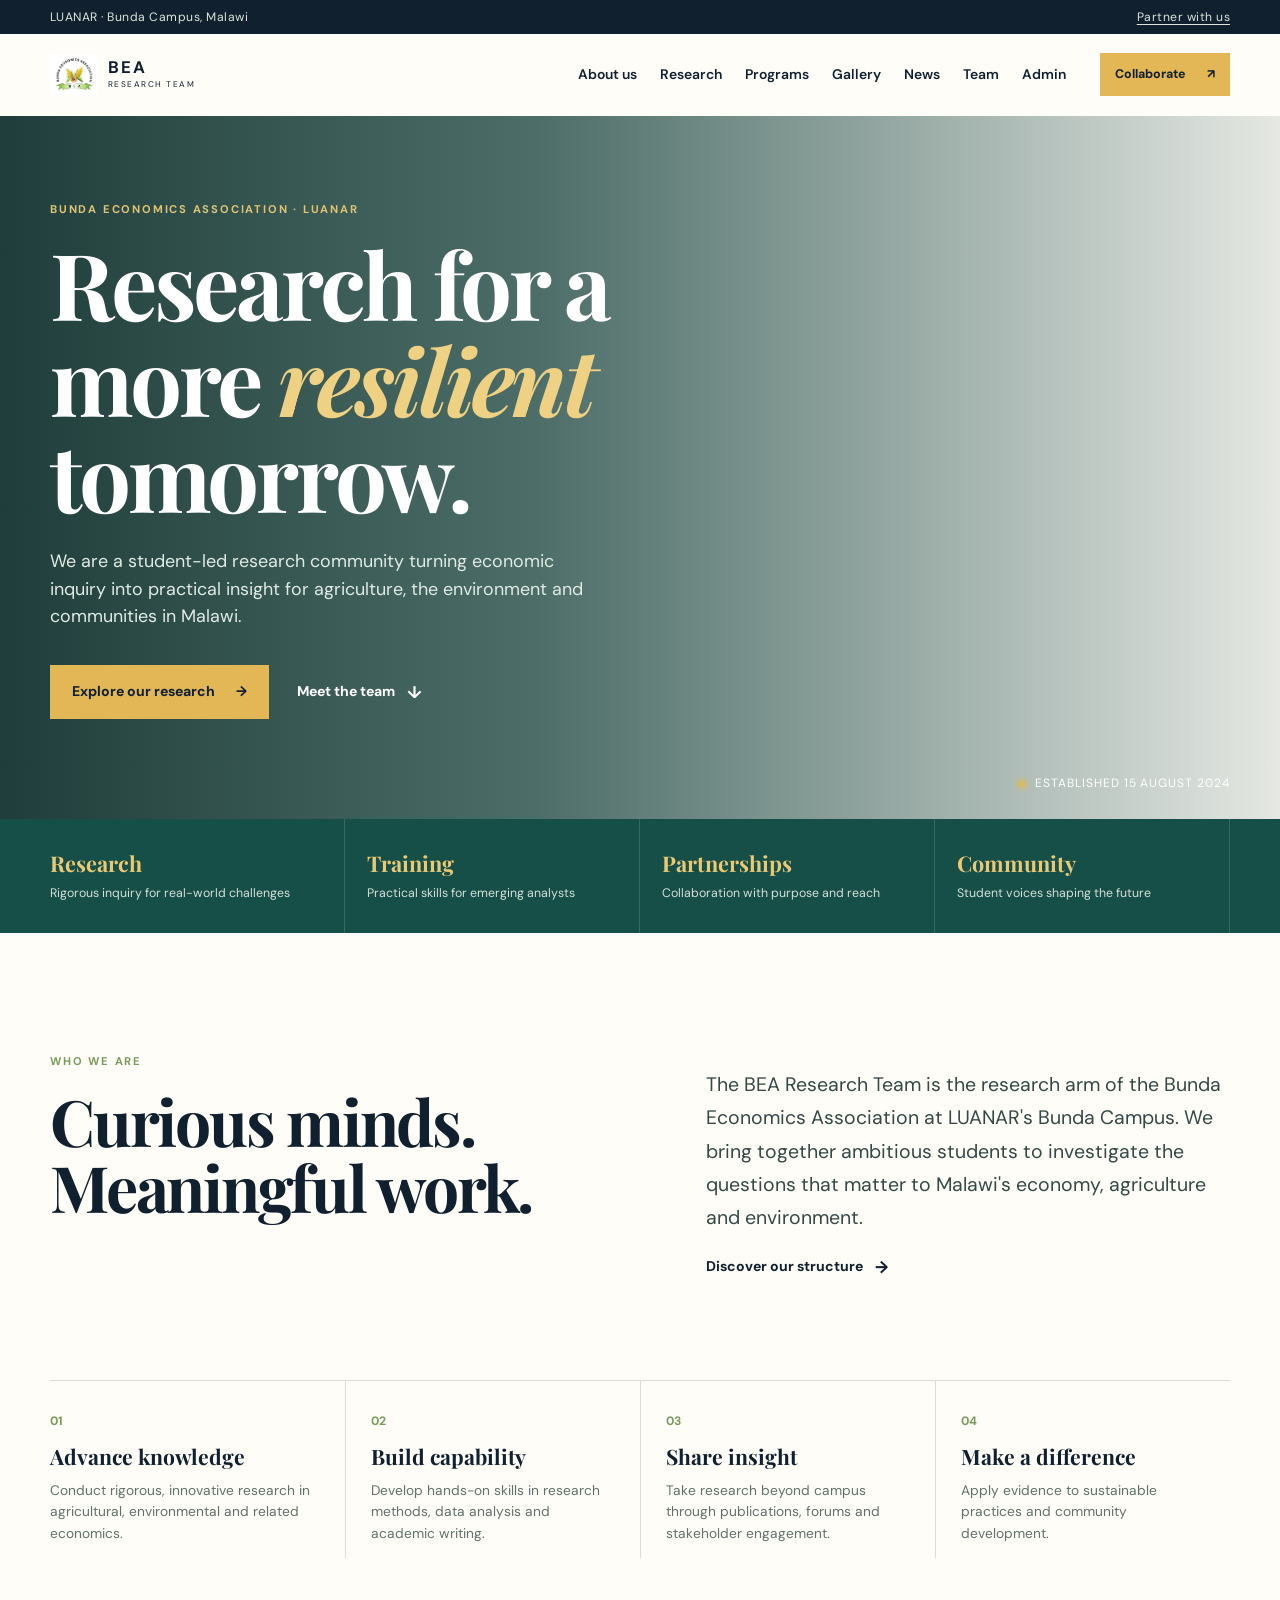
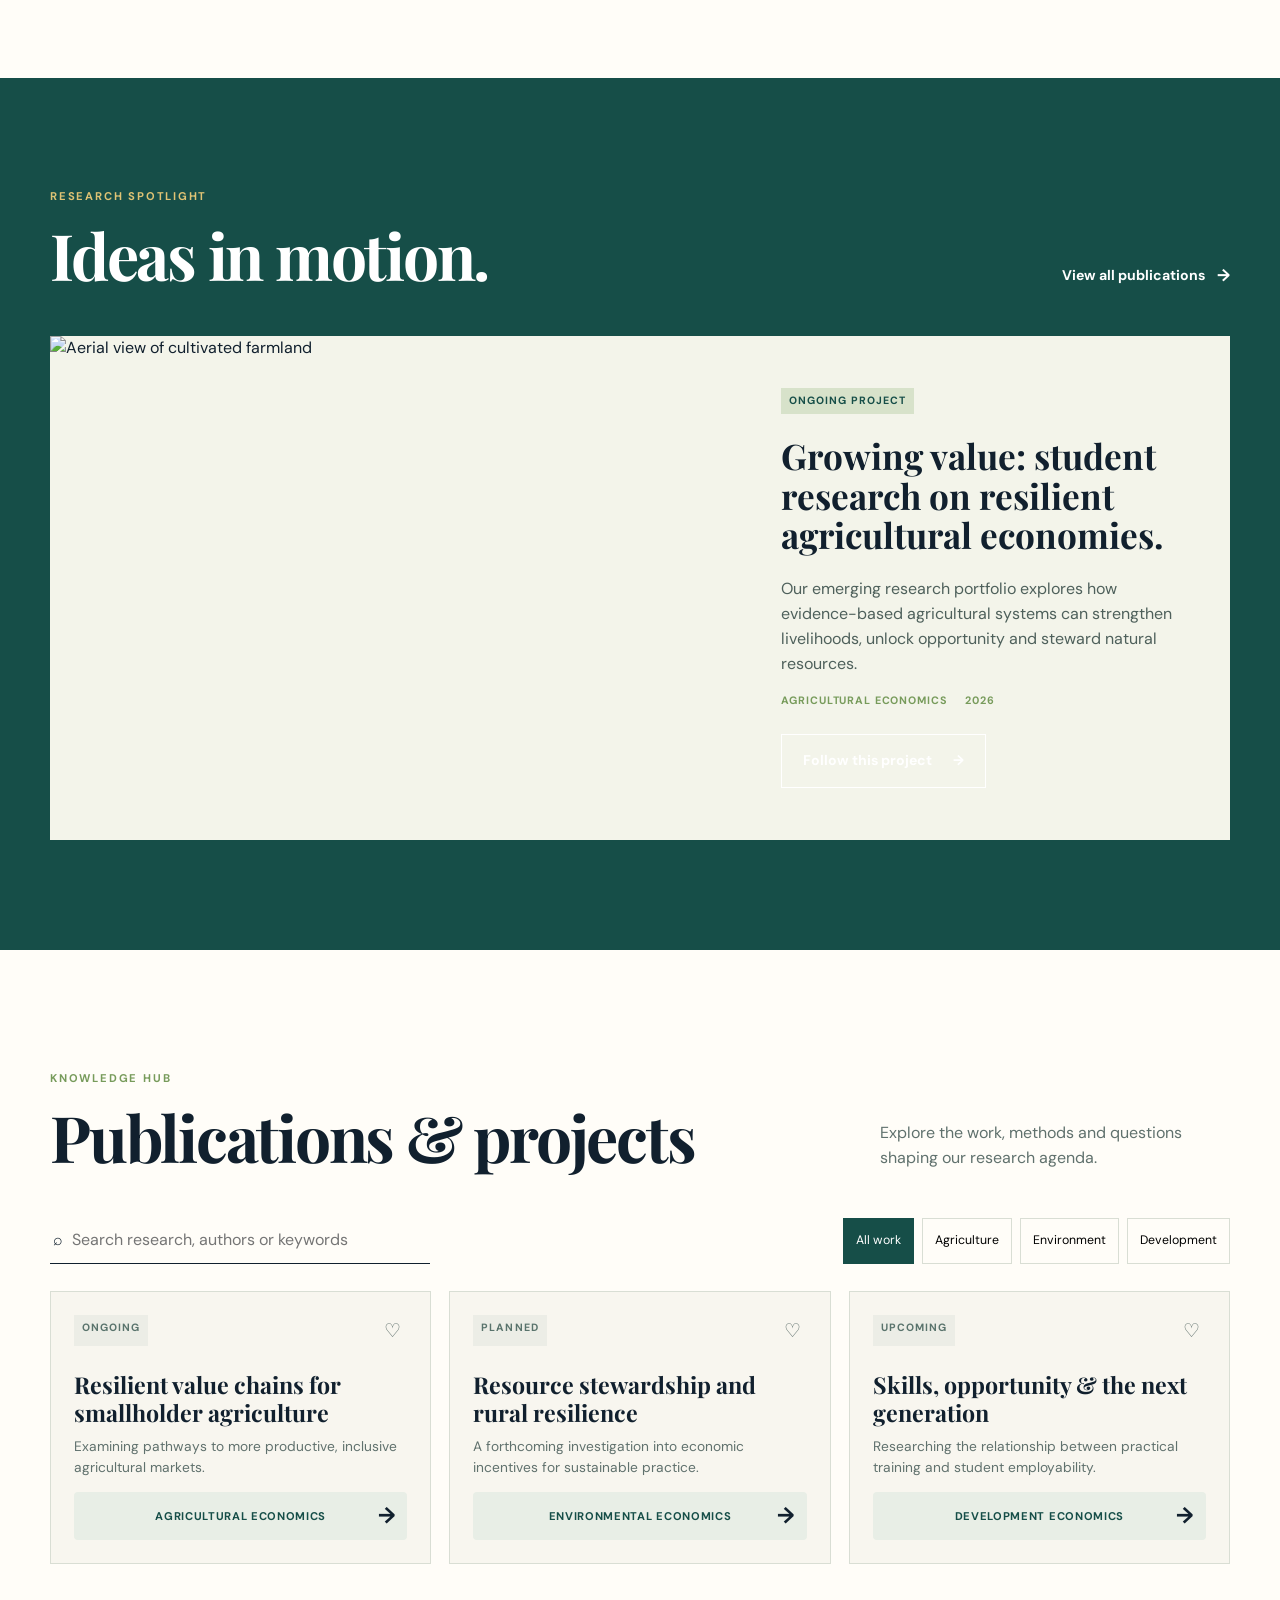
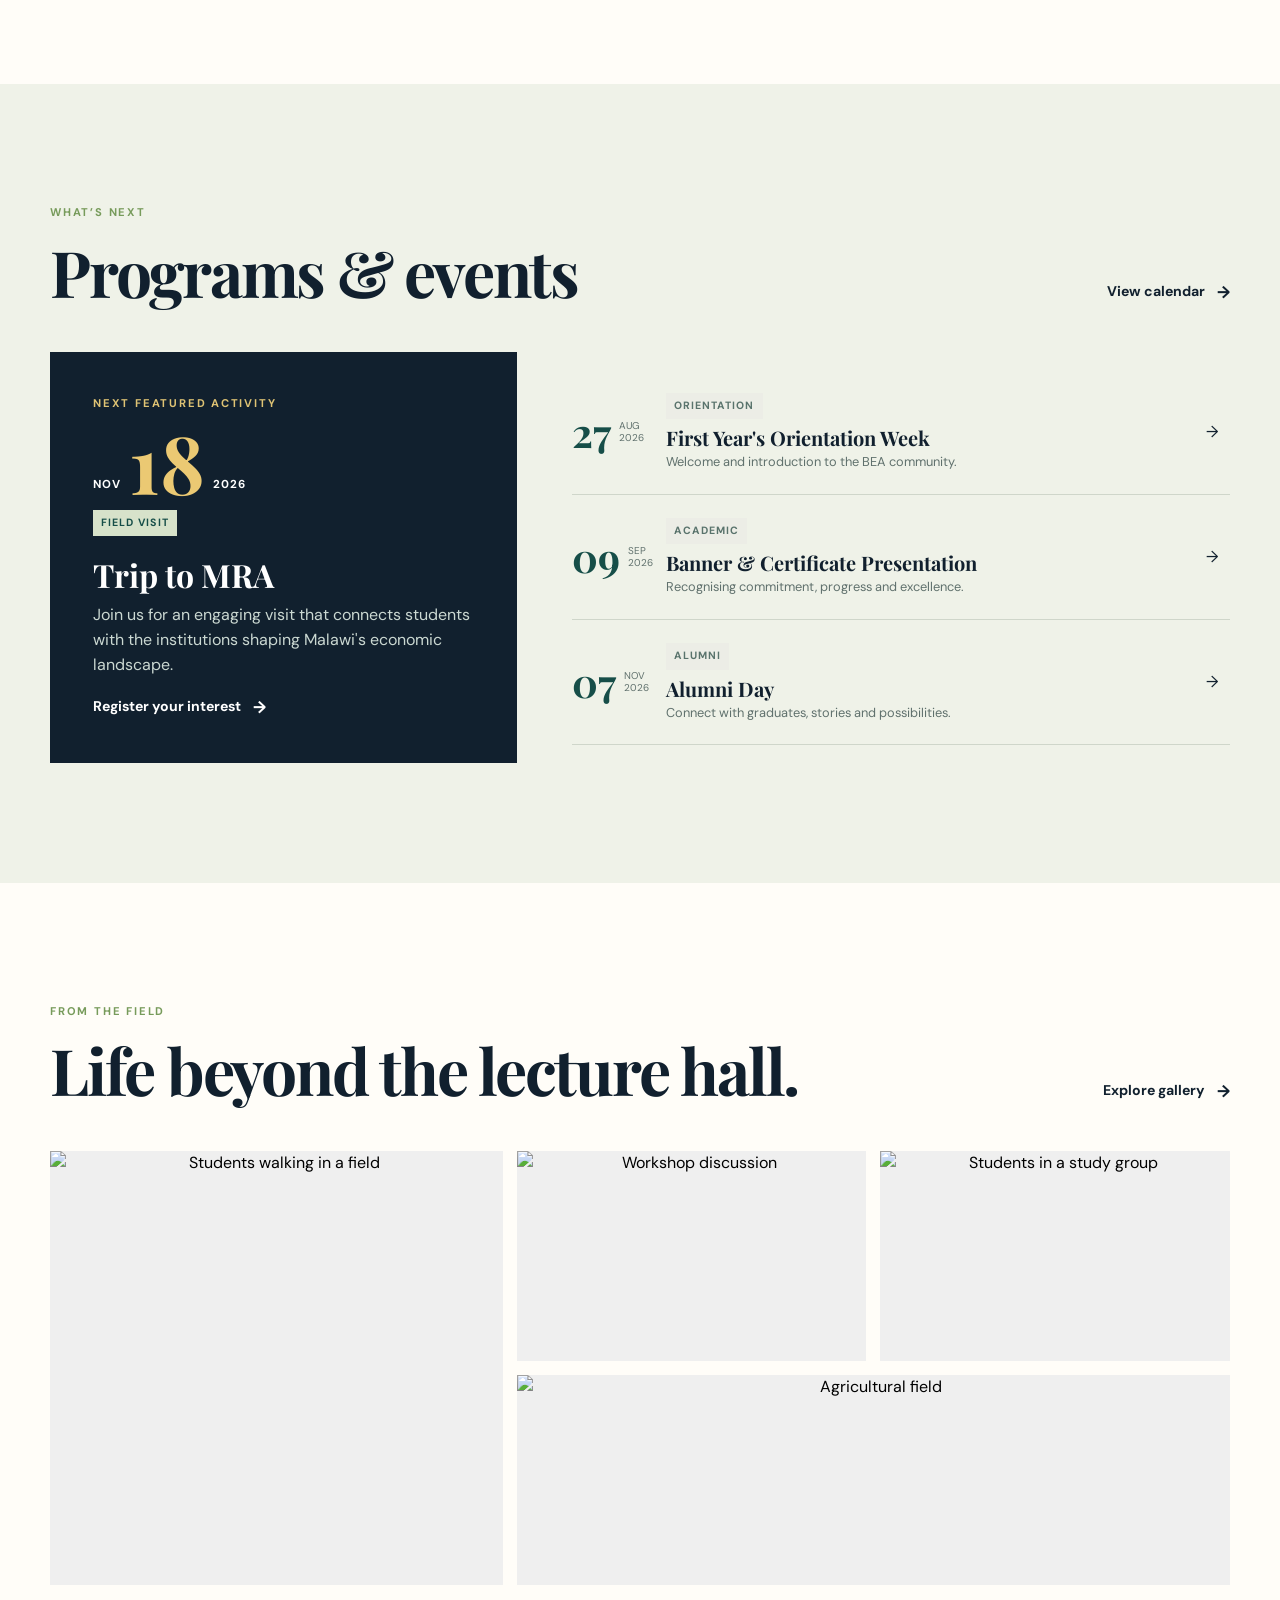
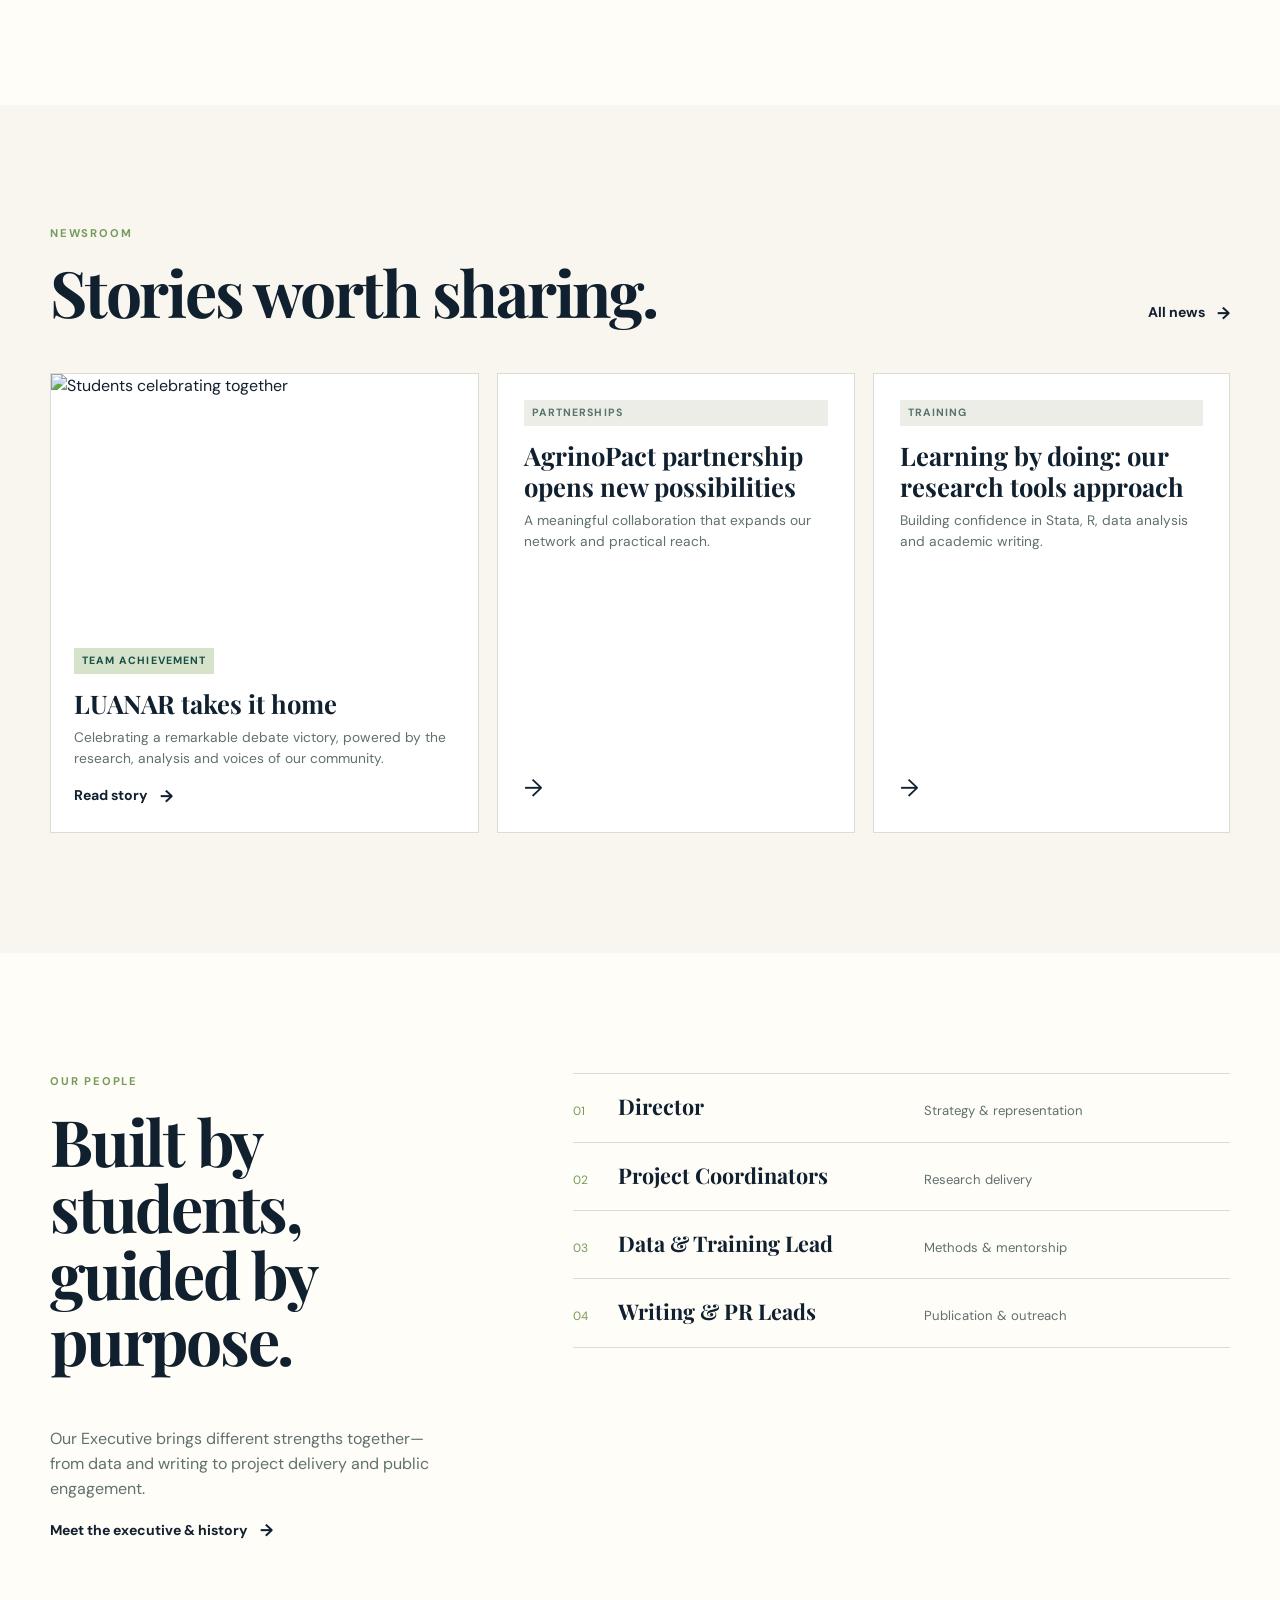
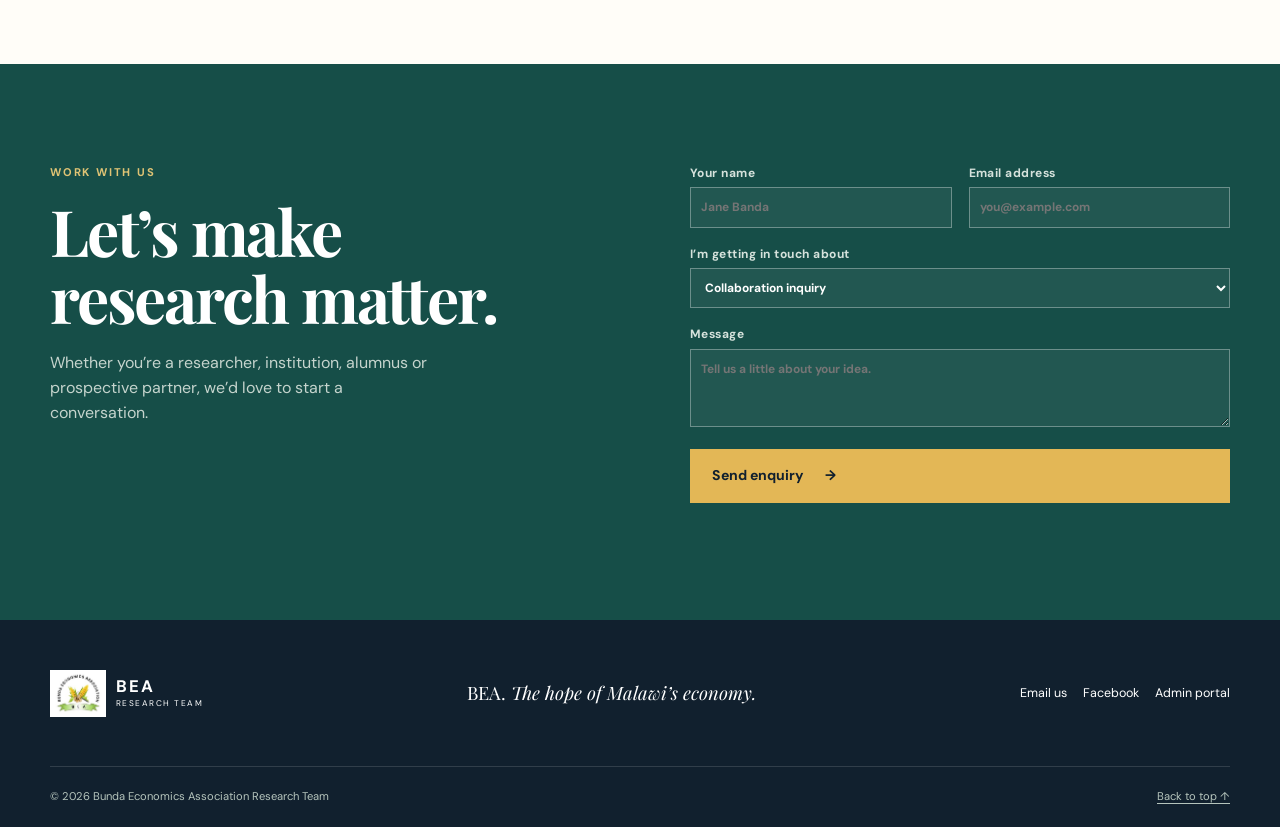
==== index.html @ 86d3ede6 "photo add" ====
<!doctype html>
<html lang="en">
  <head>
    <meta charset="UTF-8" />
    <meta name="viewport" content="width=device-width, initial-scale=1.0" />
    <meta name="description" content="Bunda Economics Association Research Team — advancing applied research, training and partnerships at LUANAR Bunda Campus." />
    <meta name="keywords" content="Bunda Economics Association, LUANAR, agricultural economics, Malawi research, environmental economics" />
    <title>BEA Research Team | LUANAR Bunda Campus
    </title>
    <link rel="preconnect" href="https://fonts.googleapis.com" />
    <link rel="preconnect" href="https://fonts.gstatic.com" crossorigin />
    <link href="https://fonts.googleapis.com/css2?family=DM+Sans:wght@400;500;600;700&family=Playfair+Display:wght@600;700&display=swap" rel="stylesheet" />
    <link rel="stylesheet" href="styles.css?v=research-footer-1" />
  </head>
  <body><a class="skip-link" href="#main">Skip to content</a>
    <div class="utility-bar">
      <div class="container"><span>LUANAR · Bunda Campus, Malawi</span><a href="#contact">Partner with us</a>
      </div>
    </div>
    <header class="site-header">
      <div class="container nav-wrap"><a class="brand" href="#home" aria-label="BEA Research Team home">
        <img class="brand-logo" src="bea-logo.jpg" alt="Bunda Economics Association" /><span><strong>BEA</strong><small>RESEARCH TEAM</small></span></a><button class="menu-toggle" aria-label="Open navigation" aria-expanded="false"><span></span><span></span><span></span></button>
        <nav class="main-nav" aria-label="Main navigation">
          <a href="index.html#about">About us</a>
          <a href="research.html">Research</a>
          <a href="events.html">Programs</a>
          <a href="gallery.html">Gallery</a>
          <a href="news.html">News</a>
          <a href="team.html">Team</a>
          <a href="admin.html">Admin</a>
        </nav><a class="button button-small nav-cta" href="#contact">Collaborate <span>↗</span></a>
      </div>
    </header>
    <main id="main">
      <section class="hero" id="home">
        <div class="hero-backdrop" id="hero-backdrop">
        </div>
        <div class="hero-dots" id="hero-dots" aria-label="Home page slideshow">
        </div>
        <div class="container hero-content">
          <p class="eyebrow light" id="hero-eyebrow">Bunda Economics Association · LUANAR
          </p>
          <h1 id="hero-title">Research for a more <em>resilient</em> tomorrow.
          </h1>
          <p class="hero-copy" id="hero-copy">We are a student-led research community turning economic inquiry into practical insight for agriculture, the environment and communities in Malawi.
          </p>
          <div class="hero-actions"><a class="button" href="#research">Explore our research <span>→</span></a><a class="text-link light" href="#about">Meet the team <span>↓</span></a>
          </div>
        </div>
        <div class="hero-note"><span class="pulse"></span><span>Established 15 August 2024</span>
        </div>
      </section>
      <section class="impact-strip">
        <div class="container impact-grid">
          <div><strong>Research</strong><span>Rigorous inquiry for real-world challenges</span>
          </div>
          <div><strong>Training</strong><span>Practical skills for emerging analysts</span>
          </div>
          <div><strong>Partnerships</strong><span>Collaboration with purpose and reach</span>
          </div>
          <div><strong>Community</strong><span>Student voices shaping the future</span>
          </div>
        </div>
      </section>
      <section class="section intro" id="about">
        <div class="container split-intro">
          <div>
            <p class="eyebrow">Who we are
            </p>
            <h2>Curious minds.
              <br />Meaningful work.
            </h2>
          </div>
          <div class="intro-copy">
            <p class="lead">The BEA Research Team is the research arm of the Bunda Economics Association at LUANAR's Bunda Campus. We bring together ambitious students to investigate the questions that matter to Malawi's economy, agriculture and environment.
            </p><a class="text-link" href="#team">Discover our structure <span>→</span></a>
          </div>
        </div>
        <div class="container objectives">
          <article><span>01</span>
            <h3>Advance knowledge
            </h3>
            <p>Conduct rigorous, innovative research in agricultural, environmental and related economics.
            </p>
          </article>
          <article><span>02</span>
            <h3>Build capability
            </h3>
            <p>Develop hands-on skills in research methods, data analysis and academic writing.
            </p>
          </article>
          <article><span>03</span>
            <h3>Share insight
            </h3>
            <p>Take research beyond campus through publications, forums and stakeholder engagement.
            </p>
          </article>
          <article><span>04</span>
            <h3>Make a difference
            </h3>
            <p>Apply evidence to sustainable practices and community development.
            </p>
          </article>
        </div>
      </section>
      <section class="feature-section" id="research">
        <div class="container">
          <div class="section-heading">
            <div>
              <p class="eyebrow light">Research spotlight
              </p>
              <h2>Ideas in motion.
              </h2>
            </div><a class="text-link light" href="#publications">View all publications <span>→</span></a>
          </div>
          <article class="spotlight-card">
            <div class="spotlight-image">
              <img src="https://images.unsplash.com/photo-1500534623283-312aade485b7?auto=format&fit=crop&w=1400&q=85" alt="Aerial view of cultivated farmland" />
            </div>
            <div class="spotlight-content"><span class="tag">Ongoing project</span>
              <h3>Growing value: student research on resilient agricultural economies.
              </h3>
              <p>Our emerging research portfolio explores how evidence-based agricultural systems can strengthen livelihoods, unlock opportunity and steward natural resources.
              </p>
              <div class="meta"><span>AGRICULTURAL ECONOMICS</span><span>2026</span>
              </div><a class="button button-outline" href="#contact">Follow this project <span>→</span></a>
            </div>
          </article>
        </div>
      </section>
      <section class="section publications" id="publications">
        <div class="container">
          <div class="section-heading dark">
            <div>
              <p class="eyebrow">Knowledge hub
              </p>
              <h2>Publications & projects
              </h2>
            </div>
            <p>Explore the work, methods and questions shaping our research agenda.
            </p>
          </div>
          <div class="filter-row"><label class="search-box"><span>⌕</span>
            <input id="publication-search" type="search" placeholder="Search research, authors or keywords" /></label>
            <div class="filter-buttons" role="group" aria-label="Filter publications"><button class="filter active" data-filter="all">All work</button><button class="filter" data-filter="agriculture">Agriculture</button><button class="filter" data-filter="environment">Environment</button><button class="filter" data-filter="development">Development</button>
            </div>
          </div>
          <div class="publication-grid" id="publication-grid">
            <article class="publication-card" data-category="agriculture" data-search="resilient agriculture value chains malawi ongoing project">
              <div class="card-top"><span class="tag muted">Ongoing</span><button aria-label="Save publication">♡</button>
              </div>
              <h3>Resilient value chains for smallholder agriculture
              </h3>
              <p>Examining pathways to more productive, inclusive agricultural markets.
              </p>
              <footer><span>Agricultural Economics</span><a href="#contact" aria-label="Learn more">→</a>
              </footer>
            </article>
            <article class="publication-card" data-category="environment" data-search="environmental resource sustainability policy brief">
              <div class="card-top"><span class="tag muted">Planned</span><button aria-label="Save publication">♡</button>
              </div>
              <h3>Resource stewardship and rural resilience
              </h3>
              <p>A forthcoming investigation into economic incentives for sustainable practice.
              </p>
              <footer><span>Environmental Economics</span><a href="#contact" aria-label="Learn more">→</a>
              </footer>
            </article>
            <article class="publication-card" data-category="development" data-search="youth development employment skills malawi">
              <div class="card-top"><span class="tag muted">Upcoming</span><button aria-label="Save publication">♡</button>
              </div>
              <h3>Skills, opportunity & the next generation
              </h3>
              <p>Researching the relationship between practical training and student employability.
              </p>
              <footer><span>Development Economics</span><a href="#contact" aria-label="Learn more">→</a>
              </footer>
            </article>
          </div>
          <p class="empty-state" hidden>No publications match your search yet.
          </p>
        </div>
      </section>
      <section class="section programs" id="programs">
        <div class="container">
          <div class="section-heading dark">
            <div>
              <p class="eyebrow">What’s next
              </p>
              <h2>Programs & events
              </h2>
            </div><a class="text-link" href="#contact">View calendar <span>→</span></a>
          </div>
          <div class="program-layout">
            <article class="next-event">
              <p class="eyebrow">Next featured activity
              </p>
              <div class="event-date"><span>NOV</span><strong>18</strong><small>2026</small>
              </div><span class="tag">Field visit</span>
              <h3>Trip to MRA
              </h3>
              <p>Join us for an engaging visit that connects students with the institutions shaping Malawi's economic landscape.
              </p><a href="#contact" class="text-link">Register your interest <span>→</span></a>
            </article>
            <div class="event-list">
              <article><time datetime="2026-08-27"><b>27</b><span>AUG
                <br />2026</span></time>
                <div><span class="tag muted">Orientation</span>
                  <h3>First Year's Orientation Week
                  </h3>
                  <p>Welcome and introduction to the BEA community.
                  </p>
                </div><a href="#contact">→</a>
              </article>
              <article><time datetime="2026-09-09"><b>09</b><span>SEP
                <br />2026</span></time>
                <div><span class="tag muted">Academic</span>
                  <h3>Banner & Certificate Presentation
                  </h3>
                  <p>Recognising commitment, progress and excellence.
                  </p>
                </div><a href="#contact">→</a>
              </article>
              <article><time datetime="2026-11-07"><b>07</b><span>NOV
                <br />2026</span></time>
                <div><span class="tag muted">Alumni</span>
                  <h3>Alumni Day
                  </h3>
                  <p>Connect with graduates, stories and possibilities.
                  </p>
                </div><a href="#contact">→</a>
              </article>
            </div>
          </div>
        </div>
      </section>
      <section class="gallery-section" id="gallery">
        <div class="container">
          <div class="section-heading">
            <div>
              <p class="eyebrow">From the field
              </p>
              <h2>Life beyond the lecture hall.
              </h2>
            </div><a class="text-link" href="#gallery">Explore gallery <span>→</span></a>
          </div>
          <div class="gallery-grid"><button class="gallery-item tall" data-caption="Field learning and local insight">
            <img src="https://images.unsplash.com/photo-1592982537447-7440770cbfc9?auto=format&fit=crop&w=900&q=85" alt="Students walking in a field" /></button><button class="gallery-item" data-caption="Tools for better questions">
            <img src="https://images.unsplash.com/photo-1551836022-d5d88e9218df?auto=format&fit=crop&w=900&q=85" alt="Workshop discussion" /></button><button class="gallery-item" data-caption="Learning together">
            <img src="https://images.unsplash.com/photo-1523240795612-9a054b0db644?auto=format&fit=crop&w=900&q=85" alt="Students in a study group" /></button><button class="gallery-item wide" data-caption="Agriculture, research and the future">
            <img src="https://images.unsplash.com/photo-1464226184884-fa280b87c399?auto=format&fit=crop&w=1200&q=85" alt="Agricultural field" /></button>
          </div>
        </div>
      </section>
      <section class="section news-section" id="news">
        <div class="container">
          <div class="section-heading dark">
            <div>
              <p class="eyebrow">Newsroom
              </p>
              <h2>Stories worth sharing.
              </h2>
            </div><a class="text-link" href="#news">All news <span>→</span></a>
          </div>
          <div class="news-grid">
            <article class="news-card featured-news">
              <img src="https://images.unsplash.com/photo-1529156069898-49953e39b3ac?auto=format&fit=crop&w=1100&q=85" alt="Students celebrating together" />
              <div><span class="tag">Team achievement</span>
                <h3>LUANAR takes it home
                </h3>
                <p>Celebrating a remarkable debate victory, powered by the research, analysis and voices of our community.
                </p><a href="#contact" class="text-link">Read story <span>→</span></a>
              </div>
            </article>
            <article class="news-list-card"><span class="tag muted">Partnerships</span>
              <h3>AgrinoPact partnership opens new possibilities
              </h3>
              <p>A meaningful collaboration that expands our network and practical reach.
              </p><a href="#contact">→</a>
            </article>
            <article class="news-list-card"><span class="tag muted">Training</span>
              <h3>Learning by doing: our research tools approach
              </h3>
              <p>Building confidence in Stata, R, data analysis and academic writing.
              </p><a href="#contact">→</a>
            </article>
          </div>
        </div>
      </section>
      <section class="section team-section" id="team">
        <div class="container team-layout">
          <div>
            <p class="eyebrow">Our people
            </p>
            <h2>Built by students, guided by purpose.
            </h2>
            <p>Our Executive brings different strengths together—from data and writing to project delivery and public engagement.
            </p><a class="text-link" href="team.html">Meet the executive & history <span>→</span></a>
          </div>
          <div class="role-list">
            <div><span>01</span>
              <h3>Director
              </h3>
              <p>Strategy & representation
              </p>
            </div>
            <div><span>02</span>
              <h3>Project Coordinators
              </h3>
              <p>Research delivery
              </p>
            </div>
            <div><span>03</span>
              <h3>Data & Training Lead
              </h3>
              <p>Methods & mentorship
              </p>
            </div>
            <div><span>04</span>
              <h3>Writing & PR Leads
              </h3>
              <p>Publication & outreach
              </p>
            </div>
          </div>
        </div>
      </section>
      <section class="cta-section" id="contact">
        <div class="container cta-layout">
          <div>
            <p class="eyebrow light">Work with us
            </p>
            <h2>Let’s make research matter.
            </h2>
            <p>Whether you’re a researcher, institution, alumnus or prospective partner, we’d love to start a conversation.
            </p>
          </div>
          <form class="contact-form" id="contact-form"><label><span>Your name</span>
            <input required name="name" type="text" placeholder="Jane Banda" /></label><label><span>Email address</span>
            <input required name="email" type="email" placeholder="you@example.com" /></label><label><span>I’m getting in touch about</span><select name="subject">
            <option>Collaboration inquiry
            </option>
            <option>Partnership proposal
            </option>
            <option>Research inquiry
            </option>
            <option>General question
            </option></select></label><label><span>Message</span><textarea required name="message" rows="3" placeholder="Tell us a little about your idea."></textarea></label><button class="button" type="submit">Send enquiry <span>→</span></button>
            <p class="form-message" role="status">
            </p>
          </form>
        </div>
      </section>
    </main>
    <footer>
      <div class="container footer-top"><a class="brand" href="#home">
        <img class="brand-logo" src="bea-logo.jpg" alt="Bunda Economics Association" /><span><strong>BEA</strong><small>RESEARCH TEAM</small></span></a>
        <p>BEA. <em>The hope of Malawi’s economy.</em>
        </p>
        <div class="socials"><a class="contact-email" href="mailto:bea.research@luanar.ac.mw">Email us</a><a href="#contact">Facebook</a><a href="admin.html">Admin portal</a>
        </div>
      </div>
      <div class="container footer-bottom"><span>© 2026 Bunda Economics Association Research Team</span><a href="#home">Back to top ↑</a>
      </div>
    </footer>
    <dialog class="lightbox"><button class="close-lightbox" aria-label="Close image">×</button>
      <img src="" alt="" />
      <p>
      </p>
    </dialog>
    <script src="site-content.js?v=content-details-1"></script>
    <script src="script.js"></script>
  </body>
</html>
---- styles.css ----
:root {
  --ink: #11202e;
  --green: #164e48;
  --moss: #779b5b;
  --gold: #e3b756;
  --cream: #f8f6ef;
  --paper: #fffdf8;
  --line: #d9ded4;
  --muted: #60716d;
}

* {
  box-sizing: border-box;
}

html {
  scroll-behavior: smooth;
}

body {
  margin: 0;
  background: var(--paper);
  color: var(--ink);
  font-family: 'DM Sans',sans-serif;
  font-size: 16px;
  line-height: 1.55;
}

h1,h2,h3,p {
  margin-top: 0;
}

h1,h2 {
  font-family: 'Playfair Display',serif;
  line-height: 1.04;
  letter-spacing: -.035em;
}

h2 {
  font-size: clamp(2.4rem,5vw,4.5rem);
}

h3 {
  line-height: 1.2;
}

a {
  color: inherit;
  text-decoration: none;
}

button,input,textarea,select {
  font: inherit;
}

.container {
  width: min(1180px,calc(100% - 48px));
  margin: auto;
}

.skip-link {
  position: absolute;
  left: -9999px;
}

.skip-link:focus {
  left: 20px;
  top: 20px;
  z-index: 99;
  background: #fff;
  padding: 10px;
}

.utility-bar {
  background: var(--ink);
  color: #dce4dd;
  font-size: .76rem;
  letter-spacing: .04em;
}

.utility-bar .container {
  height: 34px;
  display: flex;
  align-items: center;
  justify-content: space-between;
}

.utility-bar a {
  text-decoration: underline;
  text-underline-offset: 3px;
}

.site-header {
  height: 82px;
  background: var(--paper);
  position: sticky;
  top: 0;
  z-index: 20;
  border-bottom: 1px solid transparent;
  transition: .2s;
}

.site-header.scrolled {
  border-color: var(--line);
  box-shadow: 0 4px 18px #112e2d0d;
}

.nav-wrap {
  height: 100%;
  display: flex;
  align-items: center;
  gap: 34px;
}

.brand {
  display: flex;
  align-items: center;
  gap: 10px;
  line-height: 1;
}

.brand-mark {
  display: grid;
  place-items: center;
  width: 37px;
  height: 37px;
  background: var(--green);
  color: var(--gold);
  font-family: 'Playfair Display',serif;
  font-size: 1.55rem;
  font-weight: bold;
}

.brand strong {
  font-size: 1.05rem;
  letter-spacing: .12em;
}

.brand small {
  display: block;
  font-size: .52rem;
  letter-spacing: .18em;
  margin-top: 5px;
}

.main-nav {
  display: flex;
  gap: 23px;
  margin-left: auto;
  font-size: .87rem;
  font-weight: 600;
}

.main-nav a {
  position: relative;
}

.main-nav a:after {
  content: '';
  position: absolute;
  bottom: -6px;
  left: 0;
  width: 0;
  height: 2px;
  background: var(--gold);
  transition: .2s;
}

.main-nav a:hover:after {
  width: 100%;
}

.button {
  display: inline-flex;
  align-items: center;
  gap: 21px;
  padding: 15px 21px;
  background: var(--gold);
  border: 1px solid var(--gold);
  color: var(--ink);
  font-weight: 700;
  font-size: .88rem;
  cursor: pointer;
  transition: .2s;
}

.button:hover {
  background: #f0cb77;
  transform: translateY(-2px);
}

.button-small {
  padding: 11px 14px;
  font-size: .78rem;
}

.button-outline {
  background: transparent;
  color: #fff;
  border-color: #fff;
}

.button-outline:hover {
  background: #fff;
  color: var(--ink);
}

.menu-toggle {
  display: none;
  background: none;
  border: 0;
}

.hero {
  position: relative;
  min-height: 645px;
  display: grid;
  align-items: center;
  color: white;
  overflow: hidden;
}

.hero-backdrop {
  position: absolute;
  inset: 0;
  background: linear-gradient(90deg,#092b28e8 0%,#123e39c0 42%,#123e391c 100%),url('https://images.unsplash.com/photo-1472141521881-95d0e87e2e39?auto=format&fit=crop&w=2000&q=85') center/cover;
}

.hero-content {
  position: relative;
  padding: 85px 0 100px;
  max-width: 1180px;
}

.eyebrow {
  color: var(--moss);
  text-transform: uppercase;
  letter-spacing: .16em;
  font-size: .7rem;
  font-weight: 700;
  margin-bottom: 17px;
}

.eyebrow.light {
  color: #dfc374;
}

.hero h1 {
  font-size: clamp(3.4rem,7.2vw,6.7rem);
  max-width: 780px;
  margin-bottom: 25px;
}

.hero h1 em {
  color: #efd183;
  font-weight: inherit;
}

.hero-copy {
  max-width: 540px;
  color: #e1ebe4;
  font-size: 1.12rem;
}

.hero-actions {
  display: flex;
  align-items: center;
  gap: 28px;
  margin-top: 34px;
}

.text-link {
  font-weight: 700;
  font-size: .88rem;
  display: inline-flex;
  align-items: center;
  gap: 12px;
}

.text-link span {
  font-size: 1.2em;
  transition: .2s;
}

.text-link:hover span {
  transform: translateX(4px);
}

.text-link.light {
  color: #fff;
}

.hero-note {
  position: absolute;
  bottom: 26px;
  right: max(24px,calc((100% - 1180px)/2));
  display: flex;
  gap: 9px;
  align-items: center;
  font-size: .75rem;
  letter-spacing: .08em;
  text-transform: uppercase;
}

.pulse {
  height: 8px;
  width: 8px;
  border-radius: 50%;
  background: #d7bc68;
  box-shadow: 0 0 0 5px #d7bc6833;
}

.impact-strip {
  background: var(--green);
  color: #f5f4eb;
}

.impact-grid {
  display: grid;
  grid-template-columns: repeat(4,1fr);
}

.impact-grid>div {
  padding: 28px 22px;
  border-right: 1px solid #ffffff26;
}

.impact-grid>div:first-child {
  padding-left: 0;
}

.impact-grid strong {
  display: block;
  font-family: 'Playfair Display',serif;
  font-size: 1.35rem;
  color: #eac975;
}

.impact-grid span {
  font-size: .77rem;
  color: #d5e0d8;
}

.section {
  padding: 120px 0;
}

.split-intro {
  display: grid;
  grid-template-columns: 1.1fr 1fr;
  gap: 80px;
}

.split-intro h2 {
  margin-bottom: 0;
}

.intro-copy {
  padding-top: 15px;
}

.lead {
  font-size: 1.22rem;
  line-height: 1.7;
  color: #344947;
}

.objectives {
  display: grid;
  grid-template-columns: repeat(4,1fr);
  margin-top: 100px;
  border-top: 1px solid var(--line);
}

.objectives article {
  padding: 27px 25px 0 0;
}

.objectives article+article {
  border-left: 1px solid var(--line);
  padding-left: 25px;
}

.objectives span {
  font-size: .76rem;
  font-weight: bold;
  color: var(--moss);
}

.objectives h3 {
  font-family: 'Playfair Display',serif;
  font-size: 1.32rem;
  margin: 11px 0;
}

.objectives p {
  font-size: .86rem;
  color: var(--muted);
}

.feature-section {
  padding: 110px 0;
  background: var(--green);
  color: #fff;
}

.section-heading {
  display: flex;
  align-items: end;
  justify-content: space-between;
  gap: 25px;
  margin-bottom: 47px;
}

.section-heading h2 {
  margin: 0;
}

.section-heading>p {
  max-width: 350px;
  color: var(--muted);
  margin: 0;
}

.spotlight-card {
  display: grid;
  grid-template-columns: 1.15fr .85fr;
  background: #f3f4ea;
  color: var(--ink);
}

.spotlight-image {
  min-height: 455px;
}

.spotlight-image img,.gallery-item img,.news-card img {
  display: block;
  width: 100%;
  height: 100%;
  object-fit: cover;
}

.spotlight-content {
  padding: 52px;
  display: flex;
  flex-direction: column;
  align-items: start;
}

.tag {
  display: inline-block;
  color: var(--green);
  background: #d7e2ca;
  padding: 5px 8px;
  font-size: .66rem;
  letter-spacing: .1em;
  text-transform: uppercase;
  font-weight: 700;
}

.spotlight-content h3 {
  font-family: 'Playfair Display',serif;
  font-size: 2.2rem;
  line-height: 1.13;
  margin: 22px 0;
}

.spotlight-content p {
  color: #4e605b;
}

.meta {
  margin: auto 0 25px;
  display: flex;
  gap: 18px;
  color: var(--moss);
  font-weight: 700;
  font-size: .67rem;
  letter-spacing: .08em;
}

.filter-row {
  display: flex;
  justify-content: space-between;
  gap: 20px;
  margin-bottom: 27px;
}

.search-box {
  flex: 1;
  max-width: 380px;
  display: flex;
  align-items: center;
  gap: 9px;
  border-bottom: 1px solid var(--ink);
  padding: 0 3px;
}

.search-box input {
  border: 0;
  outline: 0;
  background: none;
  padding: 10px 0;
  width: 100%;
}

.filter-buttons {
  display: flex;
  gap: 8px;
  flex-wrap: wrap;
}

.filter {
  border: 1px solid var(--line);
  background: none;
  padding: 8px 12px;
  cursor: pointer;
  font-size: .77rem;
}

.filter.active,.filter:hover {
  border-color: var(--green);
  background: var(--green);
  color: #fff;
}

.publication-grid {
  display: grid;
  grid-template-columns: repeat(3,1fr);
  gap: 18px;
}

.publication-card {
  background: var(--cream);
  border: 1px solid var(--line);
  padding: 23px;
  min-height: 255px;
  display: flex;
  flex-direction: column;
  transition: .2s;
}

.publication-card:hover {
  transform: translateY(-4px);
  box-shadow: 0 11px 22px #112e2d13;
}

.card-top {
  display: flex;
  justify-content: space-between;
}

.card-top button {
  border: 0;
  background: none;
  font-size: 1.2rem;
  color: var(--muted);
  cursor: pointer;
}

.tag.muted {
  background: #ecede6;
  color: #59736c;
}

.publication-card h3 {
  font-family: 'Playfair Display',serif;
  font-size: 1.45rem;
  margin: 25px 0 9px;
}

.publication-card p {
  font-size: .86rem;
  color: var(--muted);
}

.publication-card footer {
  position: relative;
  display: flex;
  justify-content: center;
  align-items: center;
  min-height: 48px;
  margin-top: auto;
  padding: 11px 38px;
  border-top: 0;
  border-radius: 4px;
  background: #e8eee6;
  text-align: center;
  font-size: .7rem;
  font-weight: bold;
  color: var(--green);
  text-transform: uppercase;
  letter-spacing: .06em;
  line-height: 1.45;
  overflow-wrap: anywhere;
}

.publication-card footer a {
  position: absolute;
  top: 50%;
  right: 12px;
  font-size: 1.4rem;
  color: var(--ink);
  transform: translateY(-50%);
}

.publication-card[data-detail-type],
.calendar-list article[data-detail-type],
.event-list article[data-detail-type],
.news-grid article[data-detail-type] {
  cursor: pointer;
}

.publication-card[data-detail-type]:focus-visible,
.calendar-list article[data-detail-type]:focus-visible,
.event-list article[data-detail-type]:focus-visible,
.news-grid article[data-detail-type]:focus-visible {
  outline: 3px solid #779b5b;
  outline-offset: 3px;
}

.card-detail-link,
.text-link:where(button) {
  padding: 0;
  border: 0;
  background: transparent;
  color: var(--green);
  font: inherit;
  font-weight: 700;
  text-align: left;
  cursor: pointer;
}

.card-detail-link {
  align-self: flex-start;
  margin: 2px 0 14px;
  font-size: .78rem;
}

.news-list-card .text-link {
  margin-top: auto;
}

.content-detail-dialog {
  width: min(760px, calc(100% - 32px));
  max-height: min(88vh, 900px);
  padding: clamp(22px, 5vw, 42px);
  overflow: auto;
  border: 1px solid var(--line);
  border-radius: 8px;
  background: var(--paper);
  color: var(--ink);
  box-shadow: 0 22px 80px #11202e40;
}

.content-detail-dialog::backdrop {
  background: #11202ebd;
}

.content-detail-header {
  display: flex;
  align-items: flex-start;
  justify-content: space-between;
  gap: 20px;
}

.content-detail-header .eyebrow {
  margin-bottom: 9px;
  color: var(--green);
  text-transform: uppercase;
  letter-spacing: .13em;
  font-size: .68rem;
}

.content-detail-header h2 {
  margin: 0;
  font-size: clamp(1.8rem, 5vw, 2.7rem);
}

.content-detail-close {
  flex: none;
  width: 38px;
  height: 38px;
  border: 1px solid var(--line);
  border-radius: 50%;
  background: #fff;
  color: var(--ink);
  font-size: 1.5rem;
  line-height: 1;
  cursor: pointer;
}

.content-detail-meta {
  margin: 15px 0 22px;
  color: var(--muted);
  font-size: .8rem;
}

.content-detail-body h3 {
  margin: 20px 0 8px;
  font: 600 1.15rem 'Playfair Display', serif;
}

.content-detail-copy {
  margin: 0;
  color: #40544d;
  font-size: .96rem;
  line-height: 1.8;
  white-space: pre-line;
}

.content-detail-note {
  margin: 20px 0;
  color: var(--muted);
  font-size: .82rem;
  font-style: italic;
}

.content-detail-image {
  display: block;
  width: 100%;
  max-height: 360px;
  margin: 0 0 22px;
  border-radius: 5px;
  object-fit: cover;
}

.content-detail-contact {
  margin-top: 25px;
}

.empty-state {
  text-align: center;
  padding: 35px;
  color: var(--muted);
}

.programs {
  background: #eff2e8;
}

.program-layout {
  display: grid;
  grid-template-columns: .83fr 1.17fr;
  gap: 55px;
}

.next-event {
  background: var(--ink);
  color: #fff;
  padding: 43px;
}

.next-event .eyebrow {
  color: #dfc374;
}

.event-date {
  display: flex;
  align-items: end;
  gap: 8px;
  margin: 15px 0;
}

.event-date strong {
  font-family: 'Playfair Display',serif;
  font-size: 5rem;
  line-height: .8;
  color: #ebc973;
}

.event-date span,.event-date small {
  font-size: .72rem;
  font-weight: bold;
  letter-spacing: .08em;
}

.next-event h3 {
  font-family: 'Playfair Display',serif;
  font-size: 2rem;
  margin: 20px 0 9px;
}

.next-event p {
  color: #cbd8d2;
}

.event-list {
  display: flex;
  flex-direction: column;
  justify-content: center;
}

.event-list article {
  display: grid;
  grid-template-columns: 75px 1fr 24px;
  gap: 19px;
  align-items: center;
  padding: 22px 0;
  border-bottom: 1px solid #cfd6ca;
}

.event-list time {
  display: flex;
  align-items: center;
  gap: 8px;
  color: var(--muted);
  font-size: .62rem;
  line-height: 1.2;
}

.event-list time b {
  font-family: 'Playfair Display',serif;
  font-size: 2.5rem;
  color: var(--green);
}

.event-list h3 {
  margin: 7px 0 2px;
  font-family: 'Playfair Display',serif;
  font-size: 1.25rem;
}

.event-list p {
  margin: 0;
  font-size: .8rem;
  color: var(--muted);
}

.event-list>a {
  font-size: 1.4rem;
}

.gallery-section {
  padding: 120px 0;
}

.gallery-grid {
  display: grid;
  grid-template-columns: 1.1fr .85fr .85fr;
  grid-template-rows: 210px 210px;
  gap: 14px;
}

.gallery-item {
  border: 0;
  padding: 0;
  cursor: pointer;
  overflow: hidden;
}

.gallery-item img {
  transition: .5s;
}

.gallery-item:hover img {
  transform: scale(1.06);
}

.gallery-item.tall {
  grid-row: span 2;
}

.gallery-item.wide {
  grid-column: span 2;
}

.lightbox {
  border: 0;
  background: #0b1817eF;
  color: #fff;
  width: min(1000px,95vw);
  padding: 20px;
}

.lightbox::backdrop {
  background: #000b;
}

.lightbox img {
  display: block;
  max-height: 74vh;
  max-width: 100%;
  margin: auto;
}

.lightbox p {
  text-align: center;
  margin: 10px 0 0;
}

.close-lightbox {
  position: absolute;
  right: 9px;
  top: 0;
  border: 0;
  background: none;
  color: #fff;
  font-size: 2rem;
  cursor: pointer;
}

.news-section {
  background: var(--cream);
}

.news-grid {
  display: grid;
  grid-template-columns: 1.2fr 1fr 1fr;
  gap: 18px;
}

.news-card,.news-list-card {
  background: #fff;
  border: 1px solid var(--line);
}

.featured-news img {
  height: 250px;
}

.featured-news div {
  padding: 23px;
}

.featured-news h3,.news-list-card h3 {
  font-family: 'Playfair Display',serif;
  font-size: 1.6rem;
  margin: 14px 0 8px;
}

.featured-news p,.news-list-card p {
  font-size: .86rem;
  color: var(--muted);
}

.news-list-card {
  padding: 26px;
  display: flex;
  flex-direction: column;
  min-height: 310px;
}

.news-list-card a {
  margin-top: auto;
  font-size: 1.5rem;
}

.team-layout {
  display: grid;
  grid-template-columns: .8fr 1.2fr;
  gap: 85px;
}

.team-layout>div>p:not(.eyebrow) {
  color: var(--muted);
  max-width: 380px;
}

.role-list {
  border-top: 1px solid var(--line);
}

.role-list>div {
  display: grid;
  grid-template-columns: 45px 1fr 1fr;
  align-items: baseline;
  padding: 20px 0;
  border-bottom: 1px solid var(--line);
}

.role-list span {
  color: var(--moss);
  font-size: .75rem;
}

.role-list h3 {
  font-family: 'Playfair Display',serif;
  font-size: 1.35rem;
  margin: 0;
}

.role-list p {
  color: var(--muted);
  font-size: .82rem;
  margin: 0;
}

.cta-section {
  background: var(--green);
  color: #fff;
  padding: 100px 0;
}

.cta-layout {
  display: grid;
  grid-template-columns: 1fr 1fr;
  gap: 100px;
}

.cta-layout h2 {
  font-size: clamp(2.7rem,5vw,4.5rem);
  margin-bottom: 20px;
}

.cta-layout>div>p:last-child {
  color: #c5d4cd;
  max-width: 390px;
}

.contact-form {
  display: grid;
  grid-template-columns: 1fr 1fr;
  gap: 17px;
}

.contact-form label {
  font-size: .75rem;
  font-weight: bold;
  letter-spacing: .04em;
}

.contact-form label span {
  display: block;
  margin-bottom: 5px;
  color: #d6e2dc;
}

.contact-form input,.contact-form select,.contact-form textarea {
  width: 100%;
  border: 1px solid #ffffff55;
  background: #ffffff0d;
  color: #fff;
  padding: 10px;
  outline: none;
}

.contact-form select option {
  color: var(--ink);
}

.contact-form textarea {
  resize: vertical;
}

.contact-form label:nth-child(3),.contact-form label:nth-child(4),.contact-form button,.form-message {
  grid-column: span 2;
}

.form-message {
  margin: 0;
  color: #efd183;
  font-size: .86rem;
}

footer {
  background: var(--ink);
  color: #fff;
}

.footer-top {
  display: flex;
  align-items: center;
  justify-content: space-between;
  padding: 45px 0;
  border-bottom: 1px solid #ffffff22;
}

.footer-top .brand-mark {
  background: #e5bf68;
  color: var(--ink);
}

.footer-top p {
  margin: 0;
  font-family: 'Playfair Display',serif;
  font-size: 1.15rem;
}

.socials {
  display: flex;
  gap: 16px;
  font-size: .78rem;
}

.footer-bottom {
  display: flex;
  justify-content: space-between;
  padding: 21px 0;
  color: #b5c4bc;
  font-size: .7rem;
}

.footer-bottom a {
  text-decoration: underline;
  text-underline-offset: 3px;
}

@media(max-width:820px) {
  .main-nav,.nav-cta {
    display: none;
  }
  .menu-toggle {
    display: flex;
    flex-direction: column;
    gap: 4px;
    margin-left: auto;
    padding: 5px;
  }
  .menu-toggle span {
    width: 23px;
    height: 2px;
    background: var(--ink);
  }
  .main-nav.open {
    display: flex;
    position: absolute;
    top: 81px;
    left: 0;
    right: 0;
    background: var(--paper);
    padding: 25px 24px;
    flex-direction: column;
    gap: 18px;
    border-bottom: 1px solid var(--line);
  }
  .hero {
    min-height: 590px;
  }
  .impact-grid {
    grid-template-columns: 1fr 1fr;
  }
  .impact-grid>div {
    padding: 20px;
  }
  .split-intro,.program-layout,.team-layout,.cta-layout {
    grid-template-columns: 1fr;
    gap: 35px;
  }
  .objectives {
    grid-template-columns: 1fr 1fr;
    margin-top: 65px;
  }
  .objectives article:nth-child(3) {
    border-left: 0;
    padding-left: 0;
  }
  .publication-grid,.news-grid {
    grid-template-columns: 1fr;
  }
  .filter-row {
    flex-direction: column;
  }
  .search-box {
    max-width: none;
  }
  .gallery-grid {
    grid-template-rows: 180px 180px;
  }
  .cta-layout {
    gap: 40px;
  }
  .footer-top {
    align-items: flex-start;
    gap: 25px;
    flex-direction: column;
  }
}

@media(max-width:520px) {
  .container {
    width: min(100% - 32px,1180px);
  }
  .utility-bar {
    display: none;
  }
  .site-header {
    height: 70px;
  }
  .main-nav.open {
    top: 69px;
  }
  .hero-content {
    padding-top: 65px;
  }
  .hero-actions {
    align-items: flex-start;
    flex-direction: column;
    gap: 17px;
  }
  .impact-grid {
    grid-template-columns: 1fr;
  }
  .impact-grid>div,.impact-grid>div:first-child {
    padding: 14px 0;
    border-right: 0;
    border-bottom: 1px solid #ffffff26;
  }
  .section,.gallery-section {
    padding: 76px 0;
  }
  .objectives {
    grid-template-columns: 1fr;
  }
  .objectives article,.objectives article+article,.objectives article:nth-child(3) {
    border-left: 0;
    padding: 20px 0;
    border-bottom: 1px solid var(--line);
  }
  .section-heading {
    align-items: flex-start;
    flex-direction: column;
    margin-bottom: 32px;
  }
  .spotlight-card {
    grid-template-columns: 1fr;
  }
  .spotlight-image {
    min-height: 260px;
  }
  .spotlight-content {
    padding: 28px;
  }
  .spotlight-content h3 {
    font-size: 1.8rem;
  }
  .program-layout {
    gap: 25px;
  }
  .next-event {
    padding: 30px;
  }
  .event-list article {
    grid-template-columns: 62px 1fr 18px;
    gap: 12px;
  }
  .event-list p {
    display: none;
  }
  .gallery-grid {
    grid-template-columns: 1fr 1fr;
    grid-template-rows: 190px 150px 150px;
  }
  .gallery-item.tall {
    grid-row: span 2;
  }
  .gallery-item.wide {
    grid-column: span 2;
  }
  .role-list>div {
    grid-template-columns: 35px 1fr;
  }
  .role-list p {
    grid-column: 2;
  }
  .contact-form {
    grid-template-columns: 1fr;
  }
  .contact-form label:nth-child(3),.contact-form label:nth-child(4),.contact-form button,.form-message {
    grid-column: span 1;
  }
  .footer-bottom {
    gap: 12px;
    flex-direction: column;
  }
}

.brand-logo {
  width: 48px;
  height: 48px;
  object-fit: contain;
}

.footer-top .brand-logo {
  width: 56px;
  height: 56px;
}
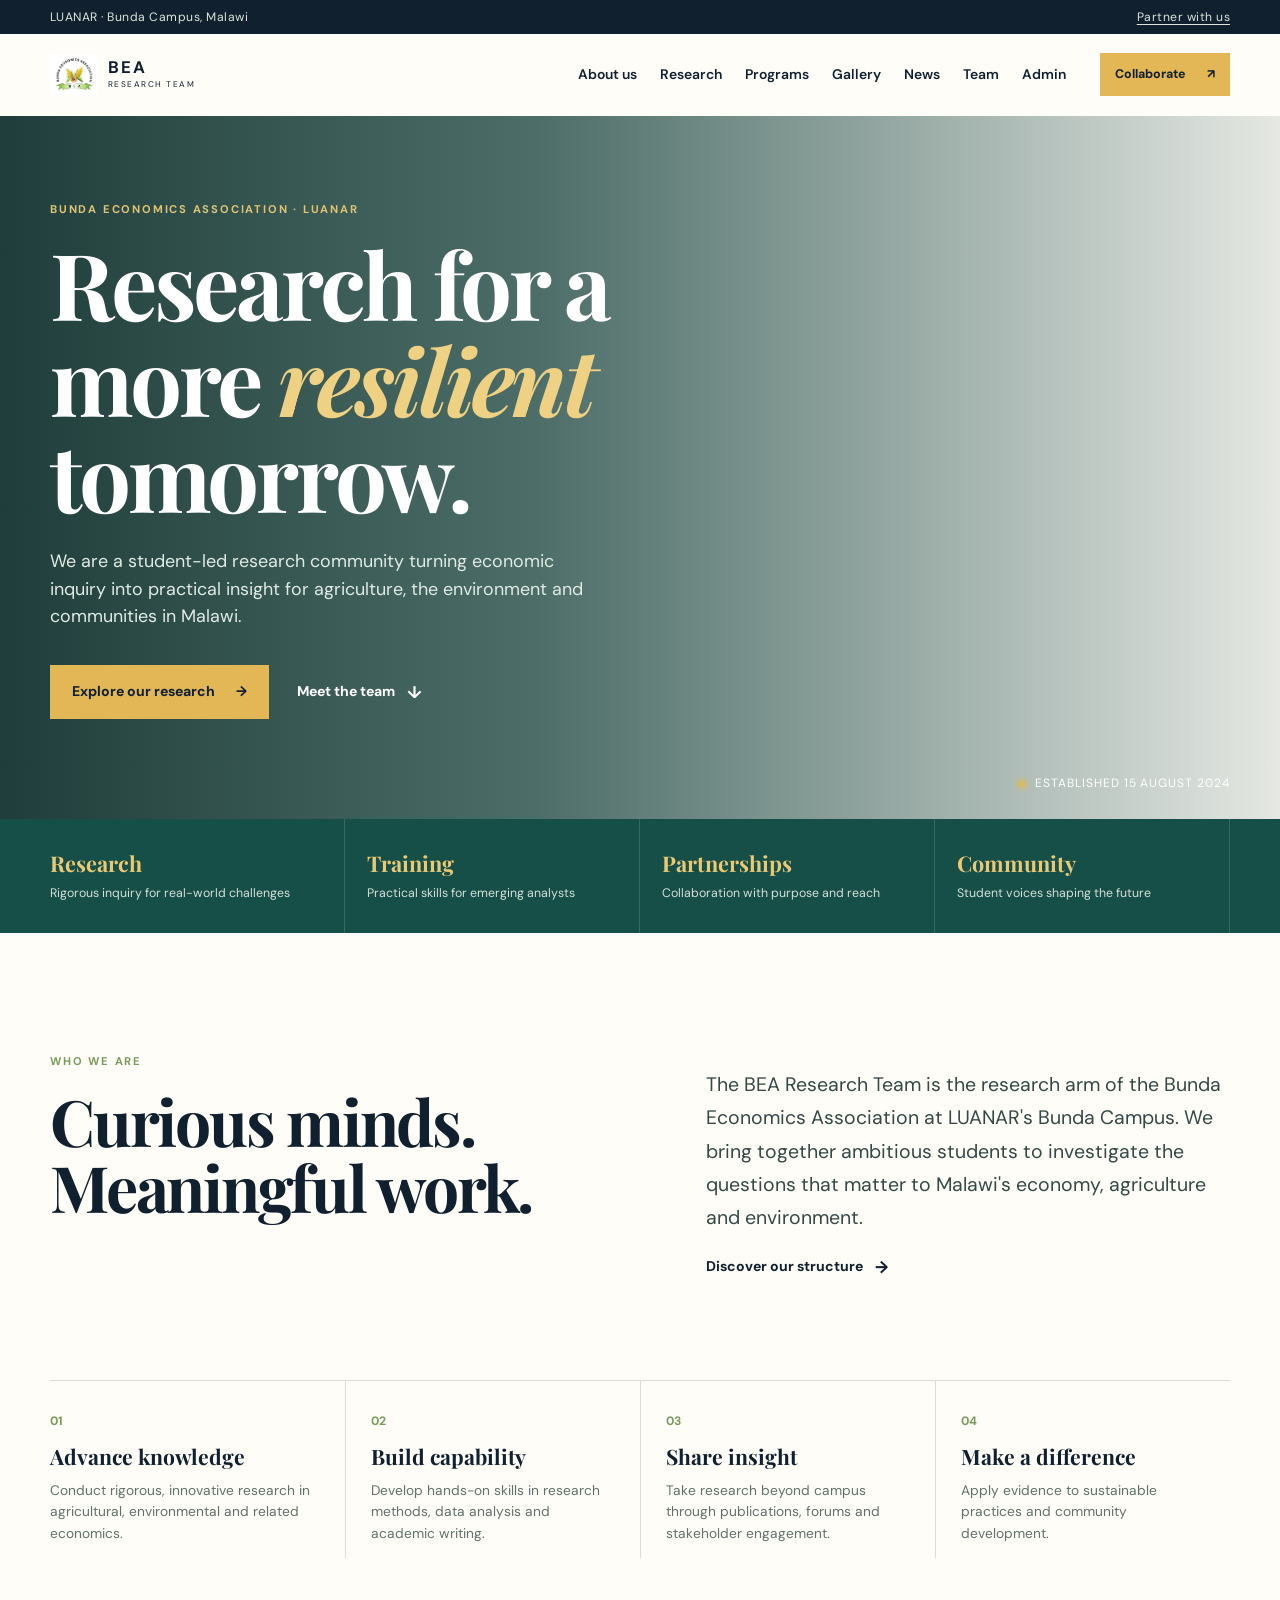
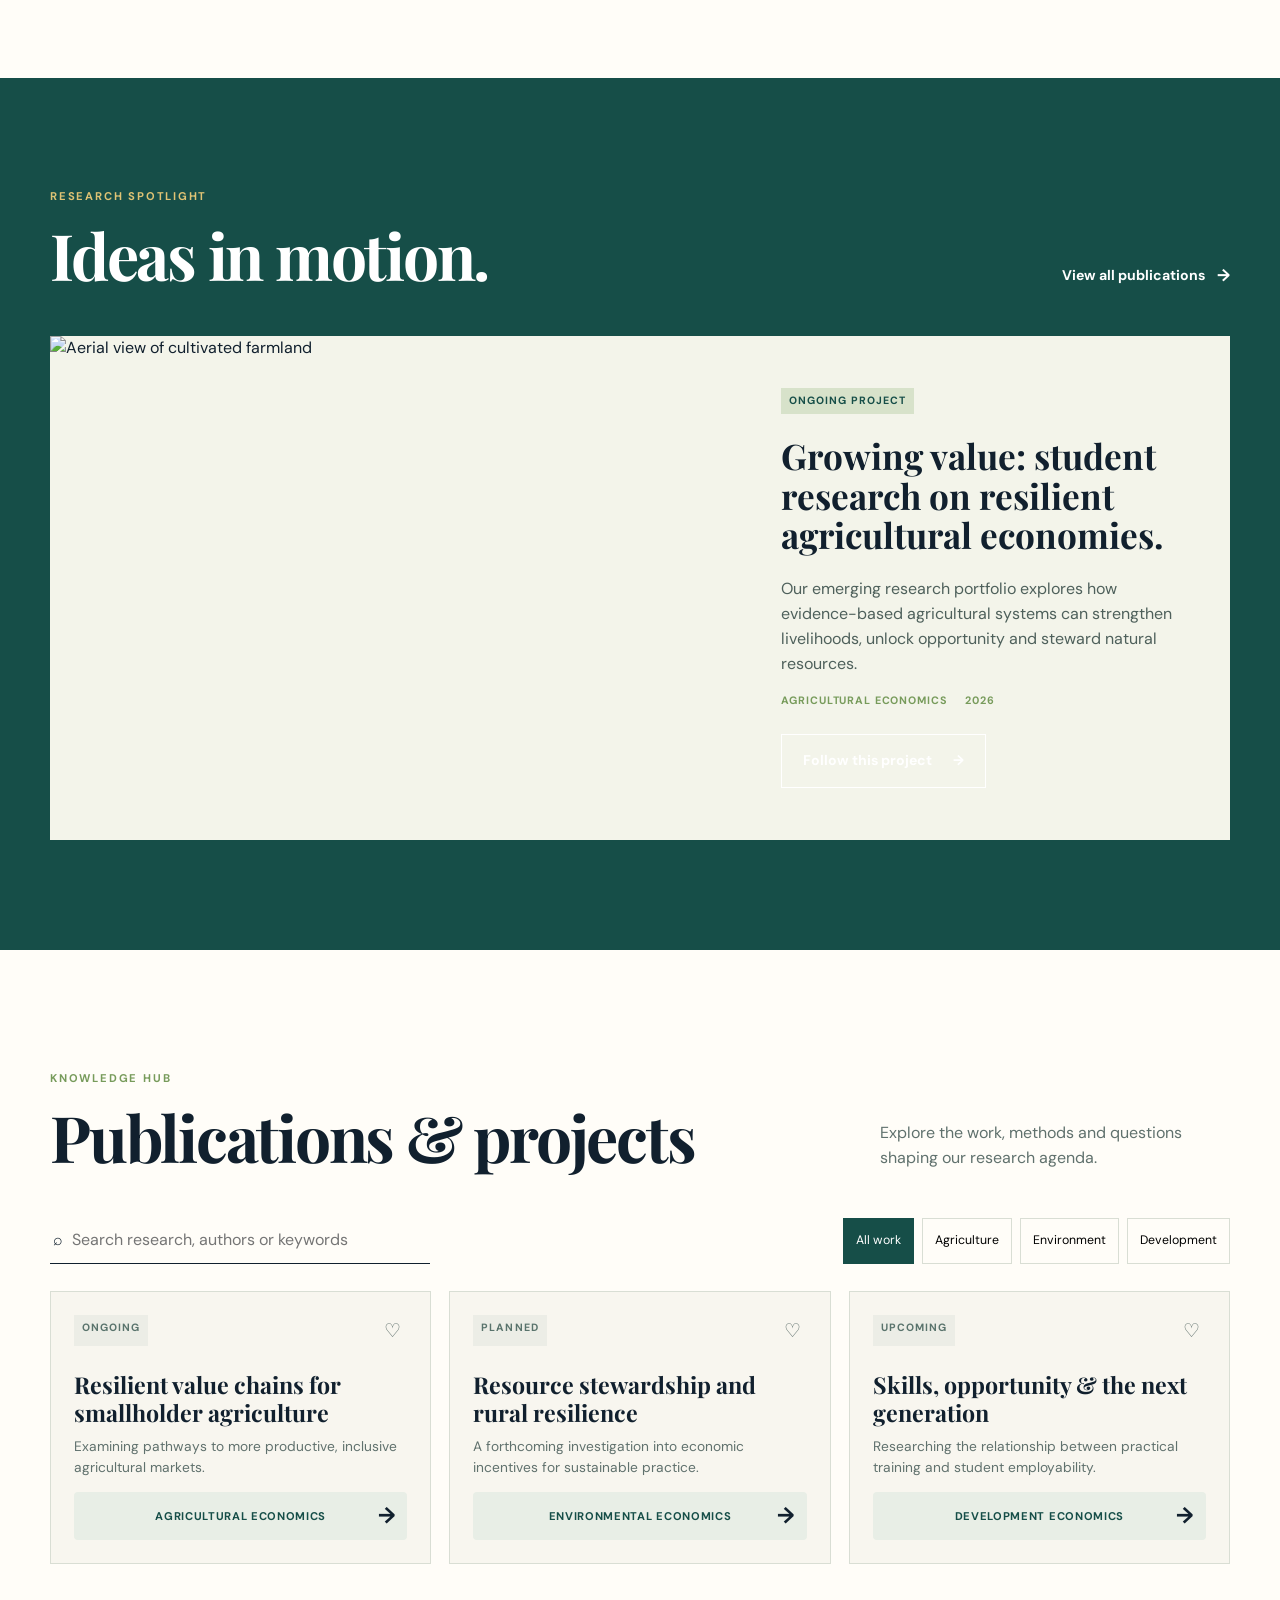
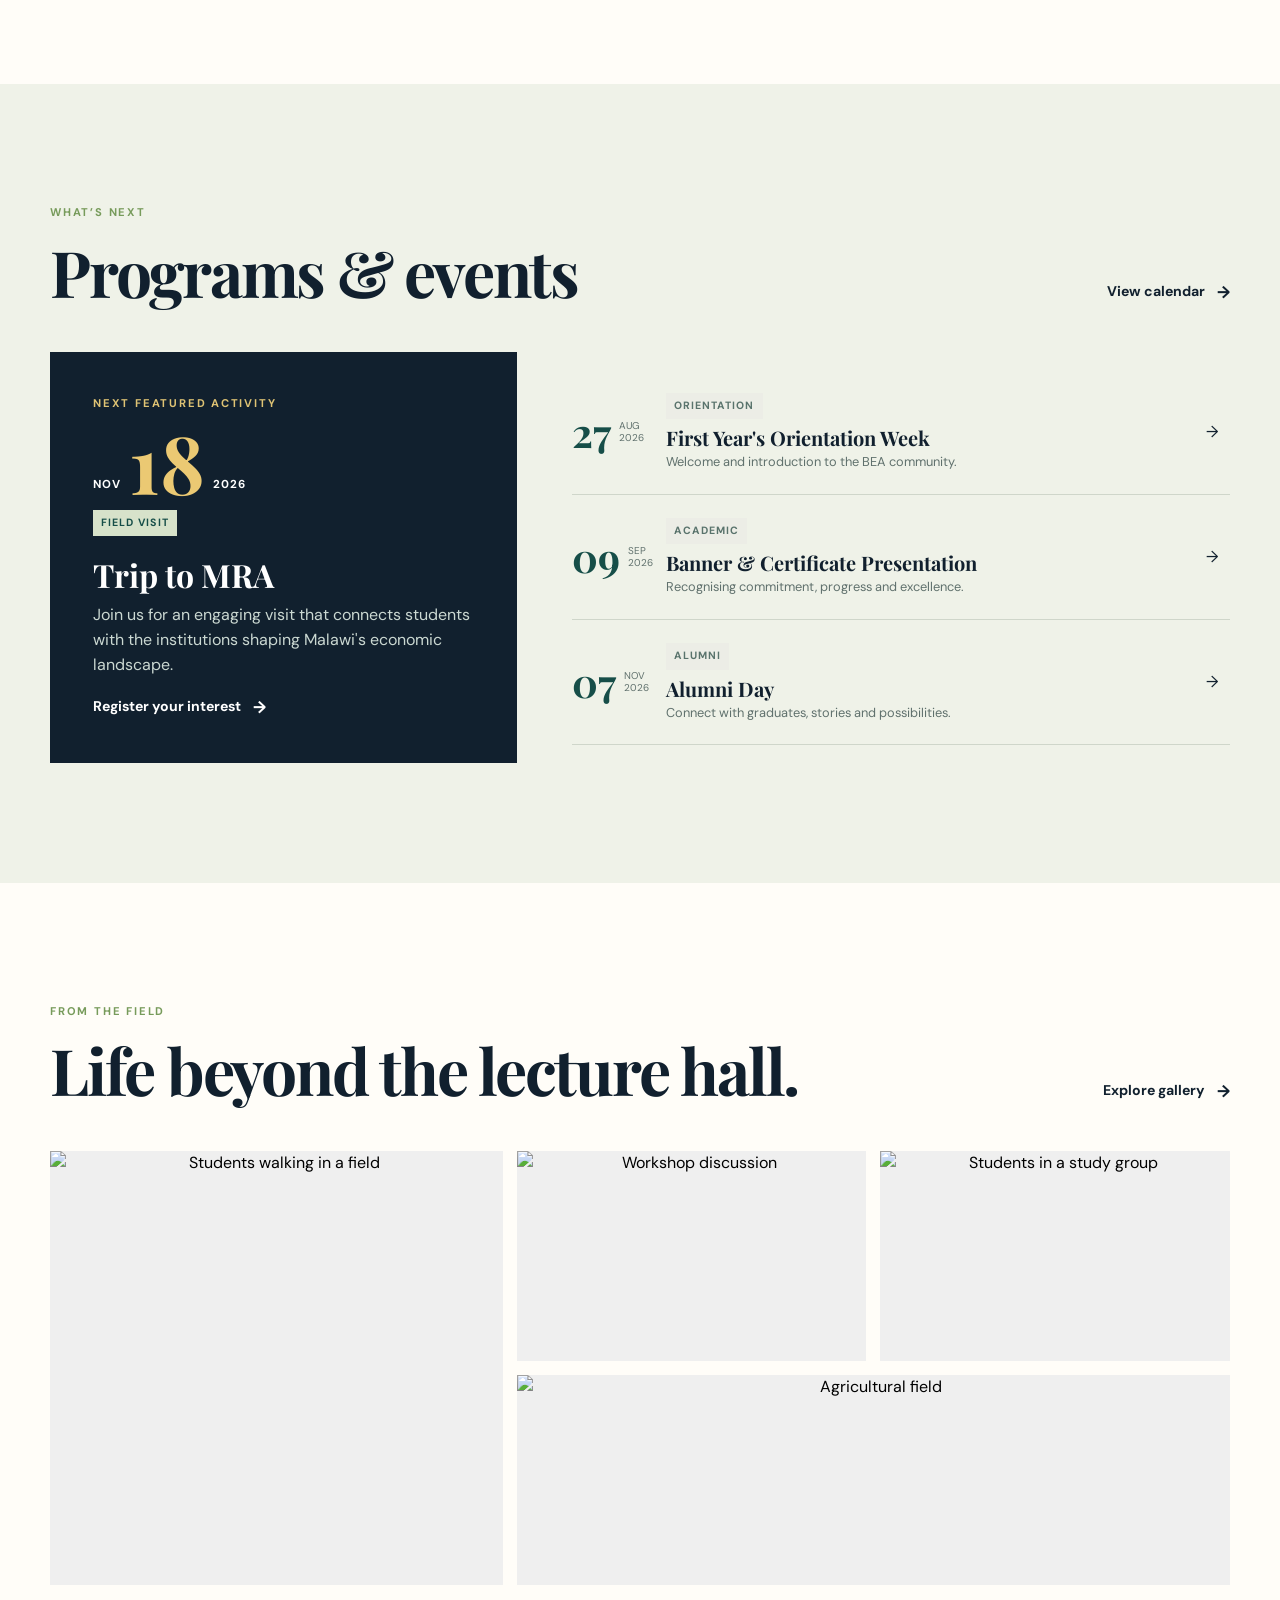
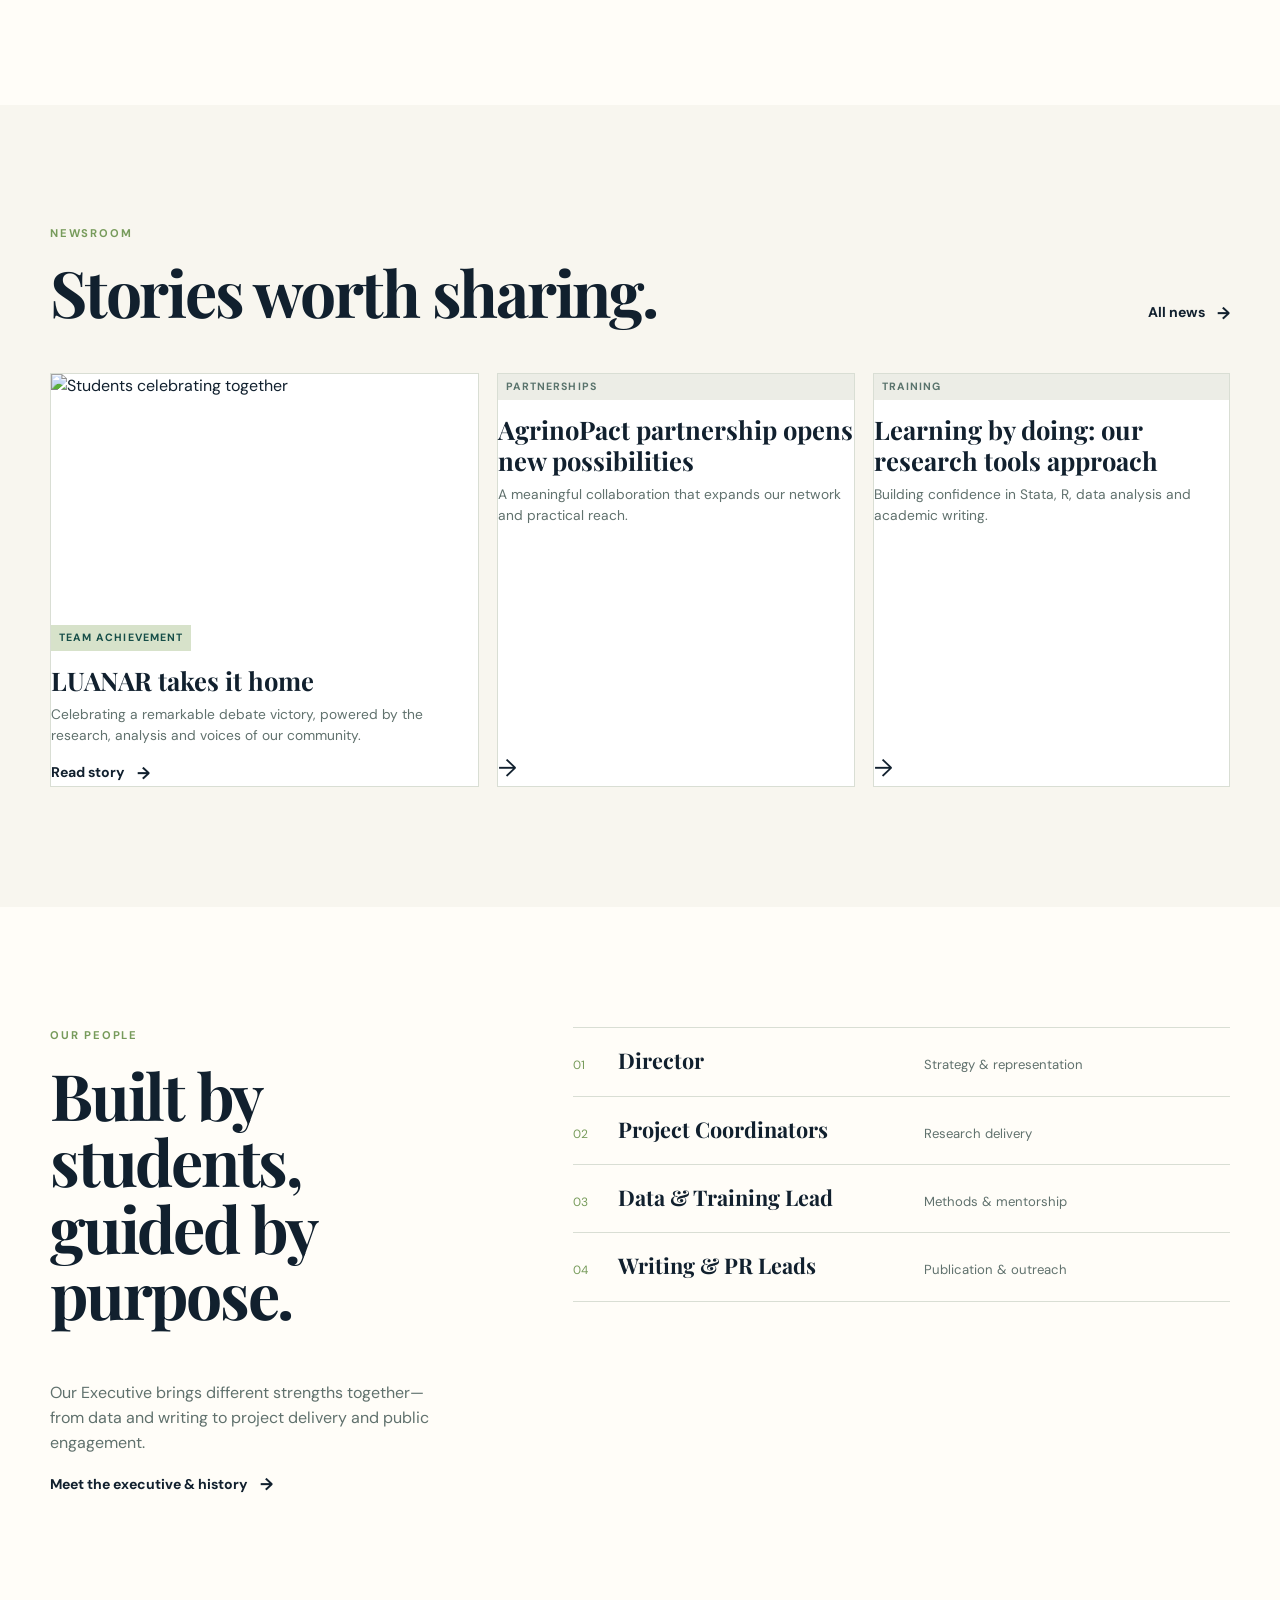
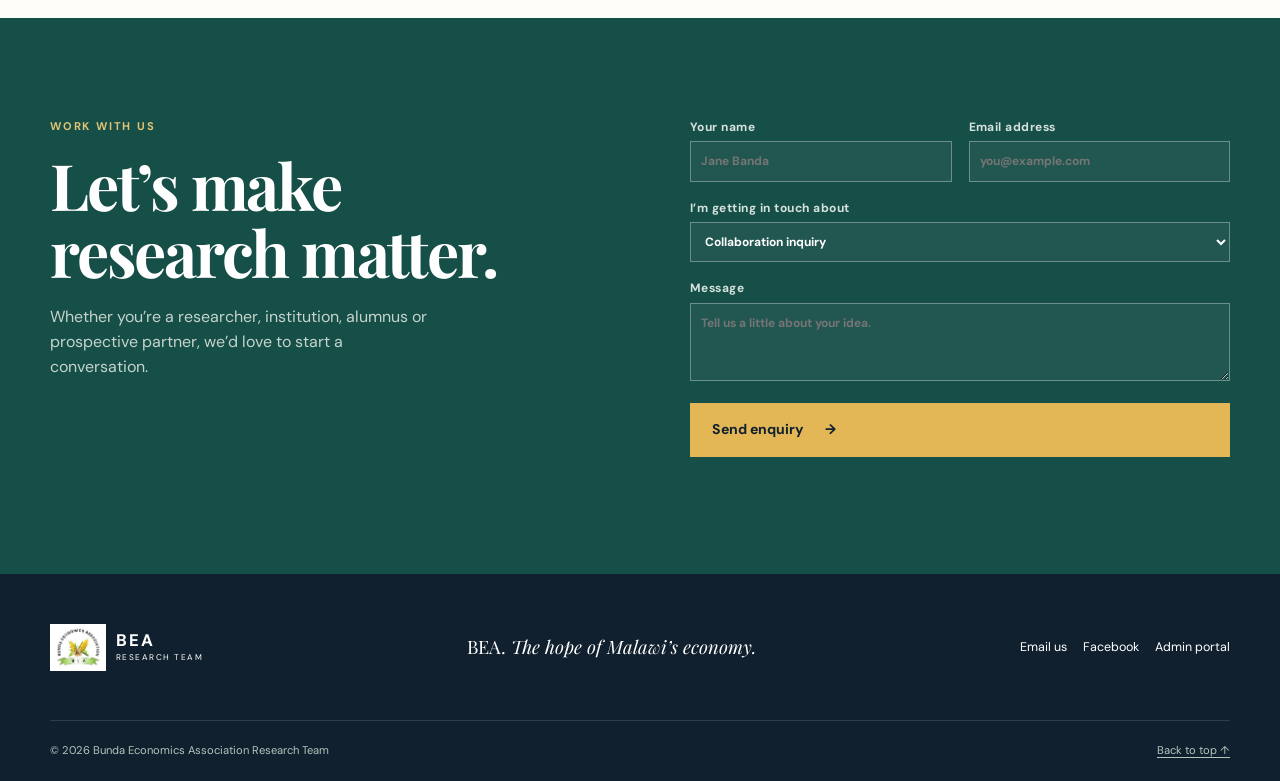
==== commit f9c9096d: "change" ====
--- a/index.html
+++ b/index.html
@@ -10,7 +10,7 @@
     <link rel="preconnect" href="https://fonts.googleapis.com" />
     <link rel="preconnect" href="https://fonts.gstatic.com" crossorigin />
     <link href="https://fonts.googleapis.com/css2?family=DM+Sans:wght@400;500;600;700&family=Playfair+Display:wght@600;700&display=swap" rel="stylesheet" />
-    <link rel="stylesheet" href="styles.css?v=research-footer-1" />
+    <link rel="stylesheet" href="styles.css?v=news-photo-render-1" />
   </head>
   <body><a class="skip-link" href="#main">Skip to content</a>
     <div class="utility-bar">
@@ -368,7 +368,7 @@
       <p>
       </p>
     </dialog>
-    <script src="site-content.js?v=content-details-1"></script>
+    <script src="site-content.js?v=news-photo-render-1"></script>
     <script src="script.js"></script>
   </body>
 </html>
--- a/styles.css
+++ b/styles.css
@@ -919,8 +919,14 @@
   height: 250px;
 }
 
-.featured-news div {
+.news-card-copy {
   padding: 23px;
+}
+
+.featured-news .news-card-copy {
+  display: flex;
+  flex-direction: column;
+  align-items: flex-start;
 }
 
 .featured-news h3,.news-list-card h3 {
@@ -935,10 +941,25 @@
 }
 
 .news-list-card {
-  padding: 26px;
+  padding: 0;
   display: flex;
   flex-direction: column;
   min-height: 310px;
+}
+
+.news-list-card img {
+  display: block;
+  width: 100%;
+  height: 170px;
+  object-fit: cover;
+}
+
+.news-list-card .news-card-copy {
+  display: flex;
+  flex: 1;
+  flex-direction: column;
+  align-items: flex-start;
+  padding: 22px;
 }
 
 .news-list-card a {
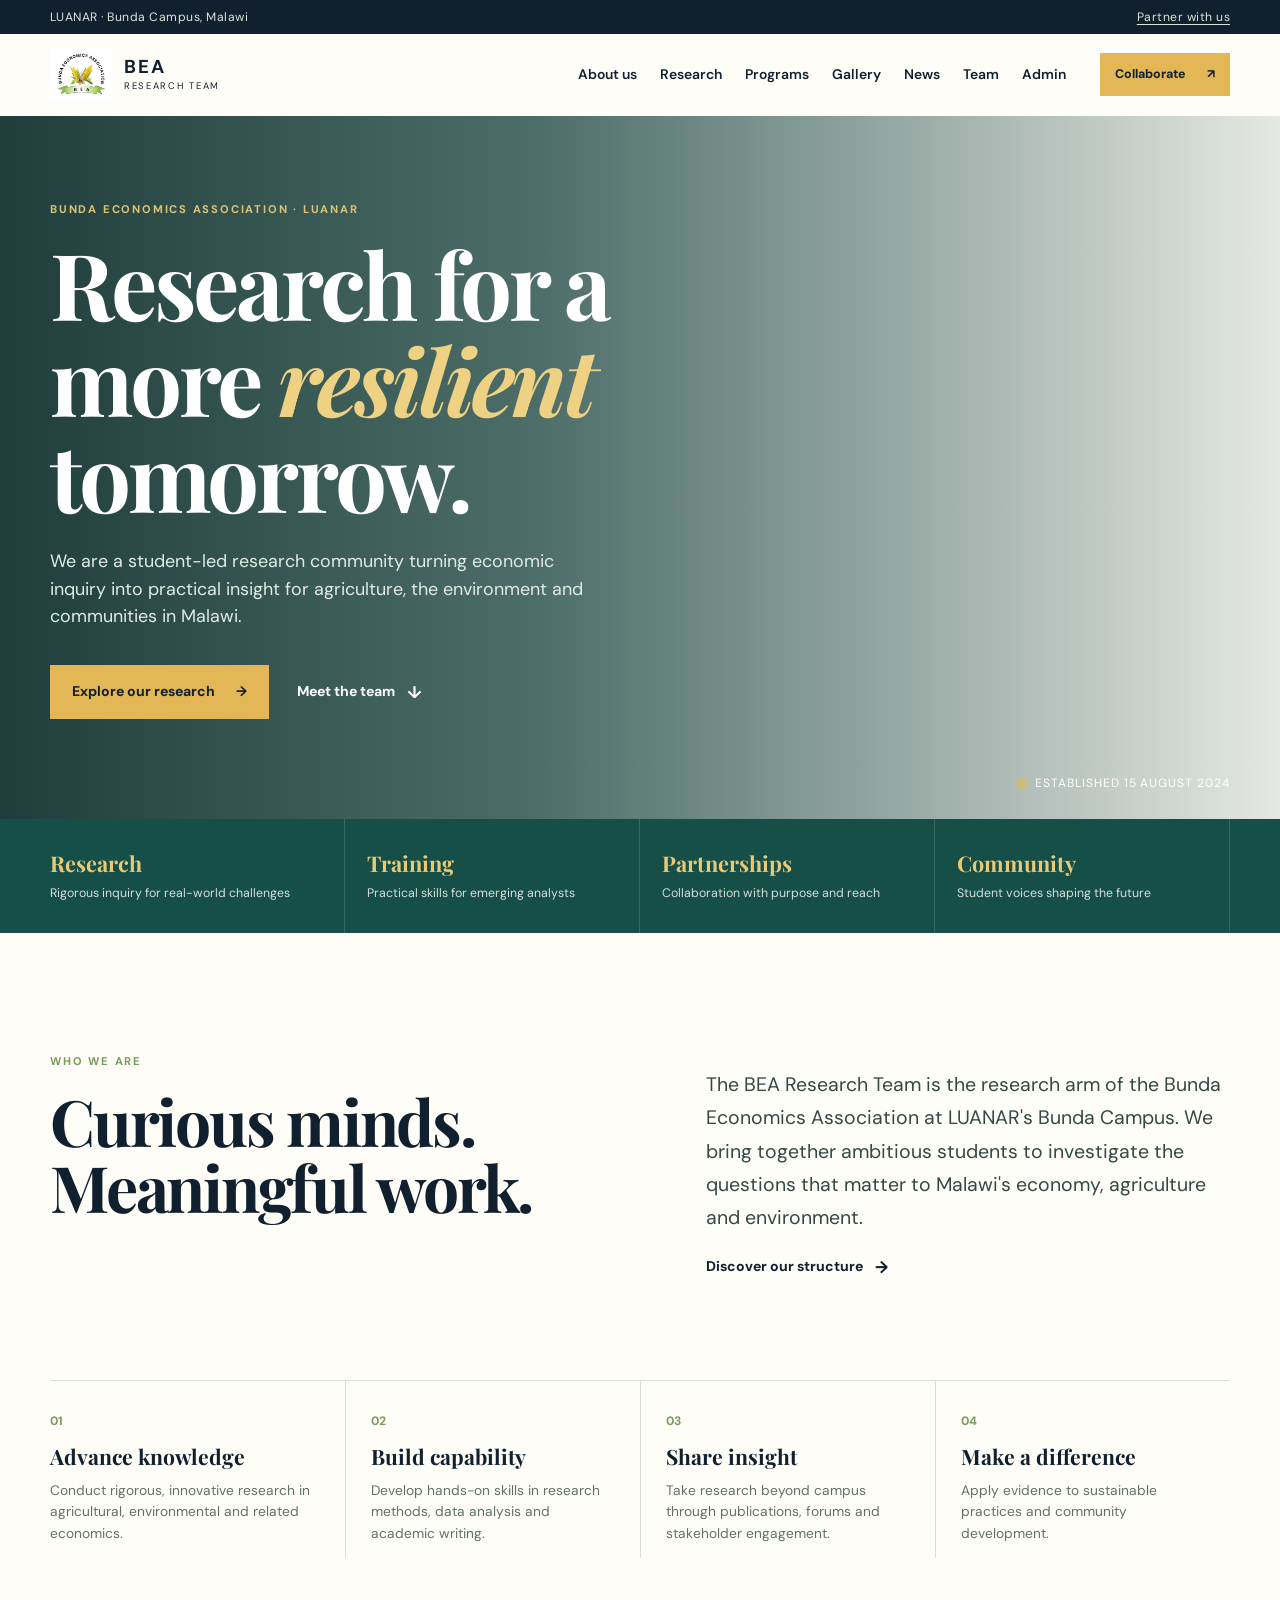
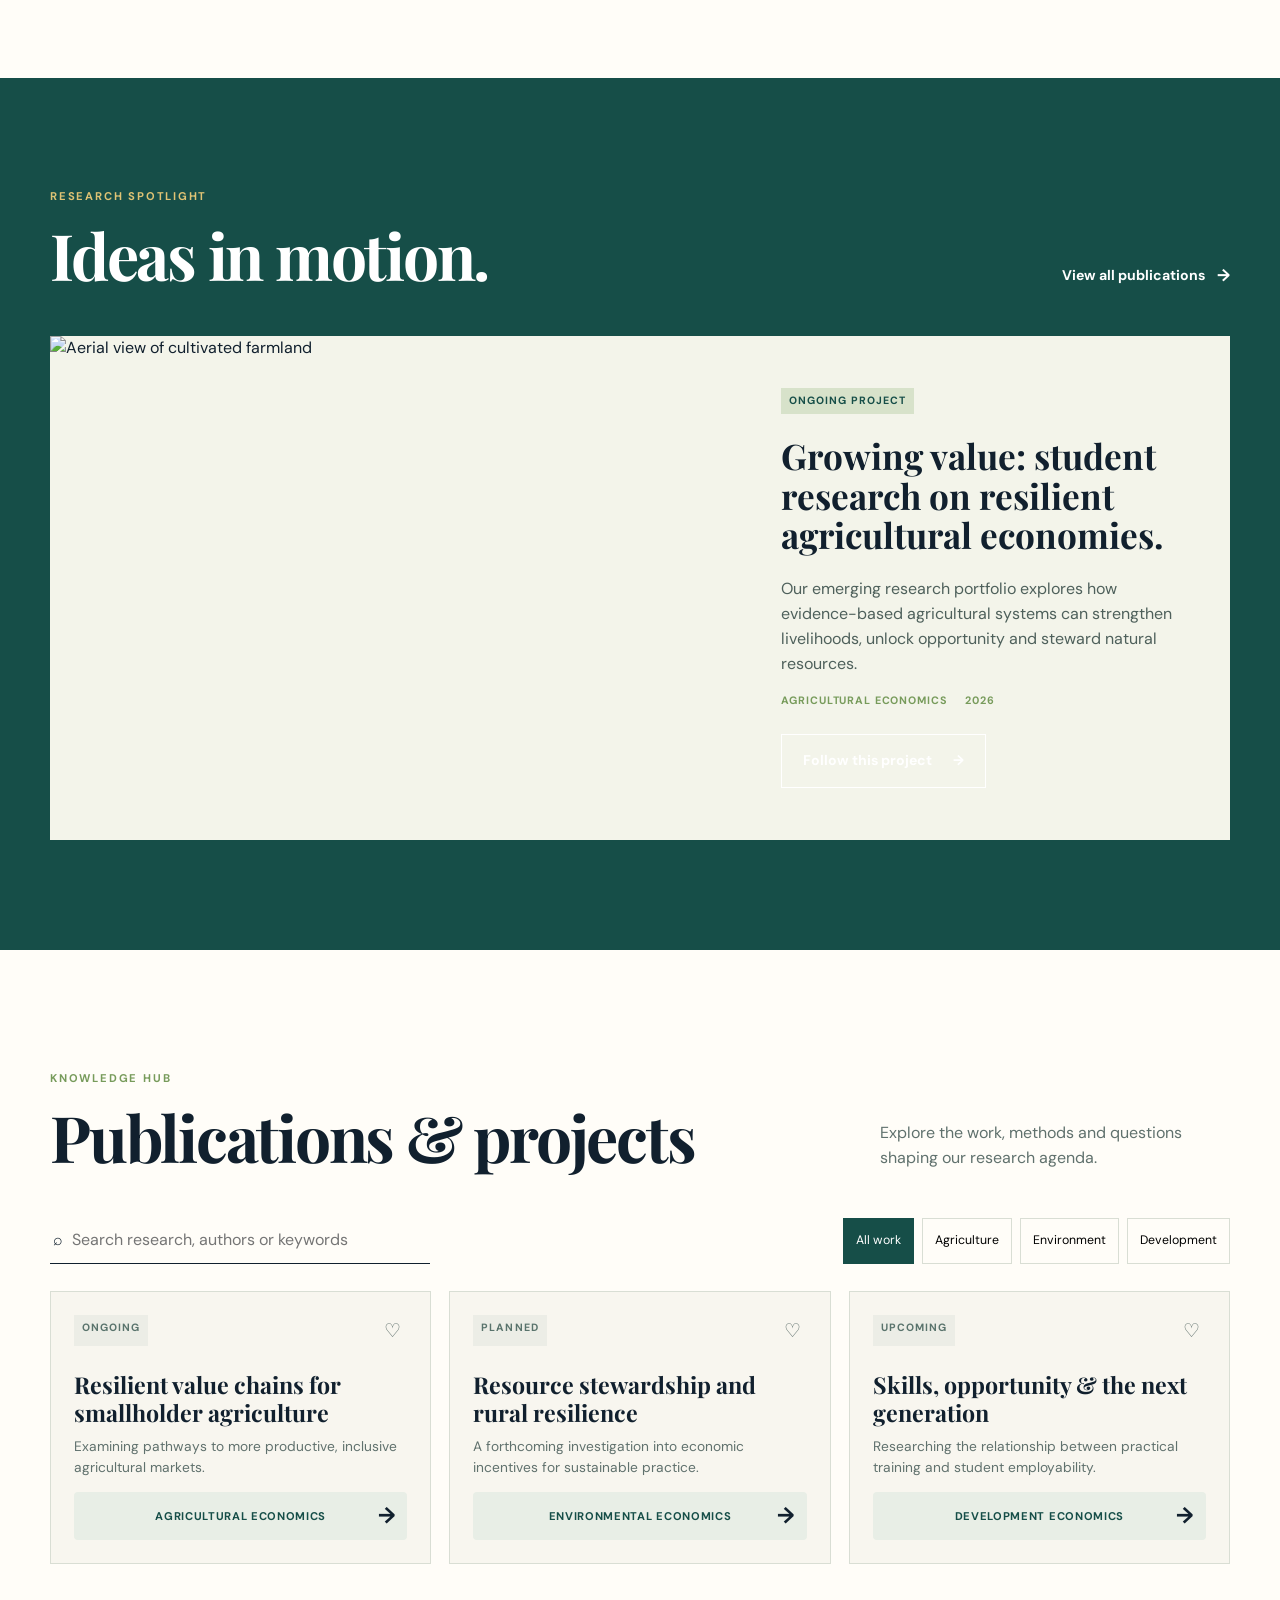
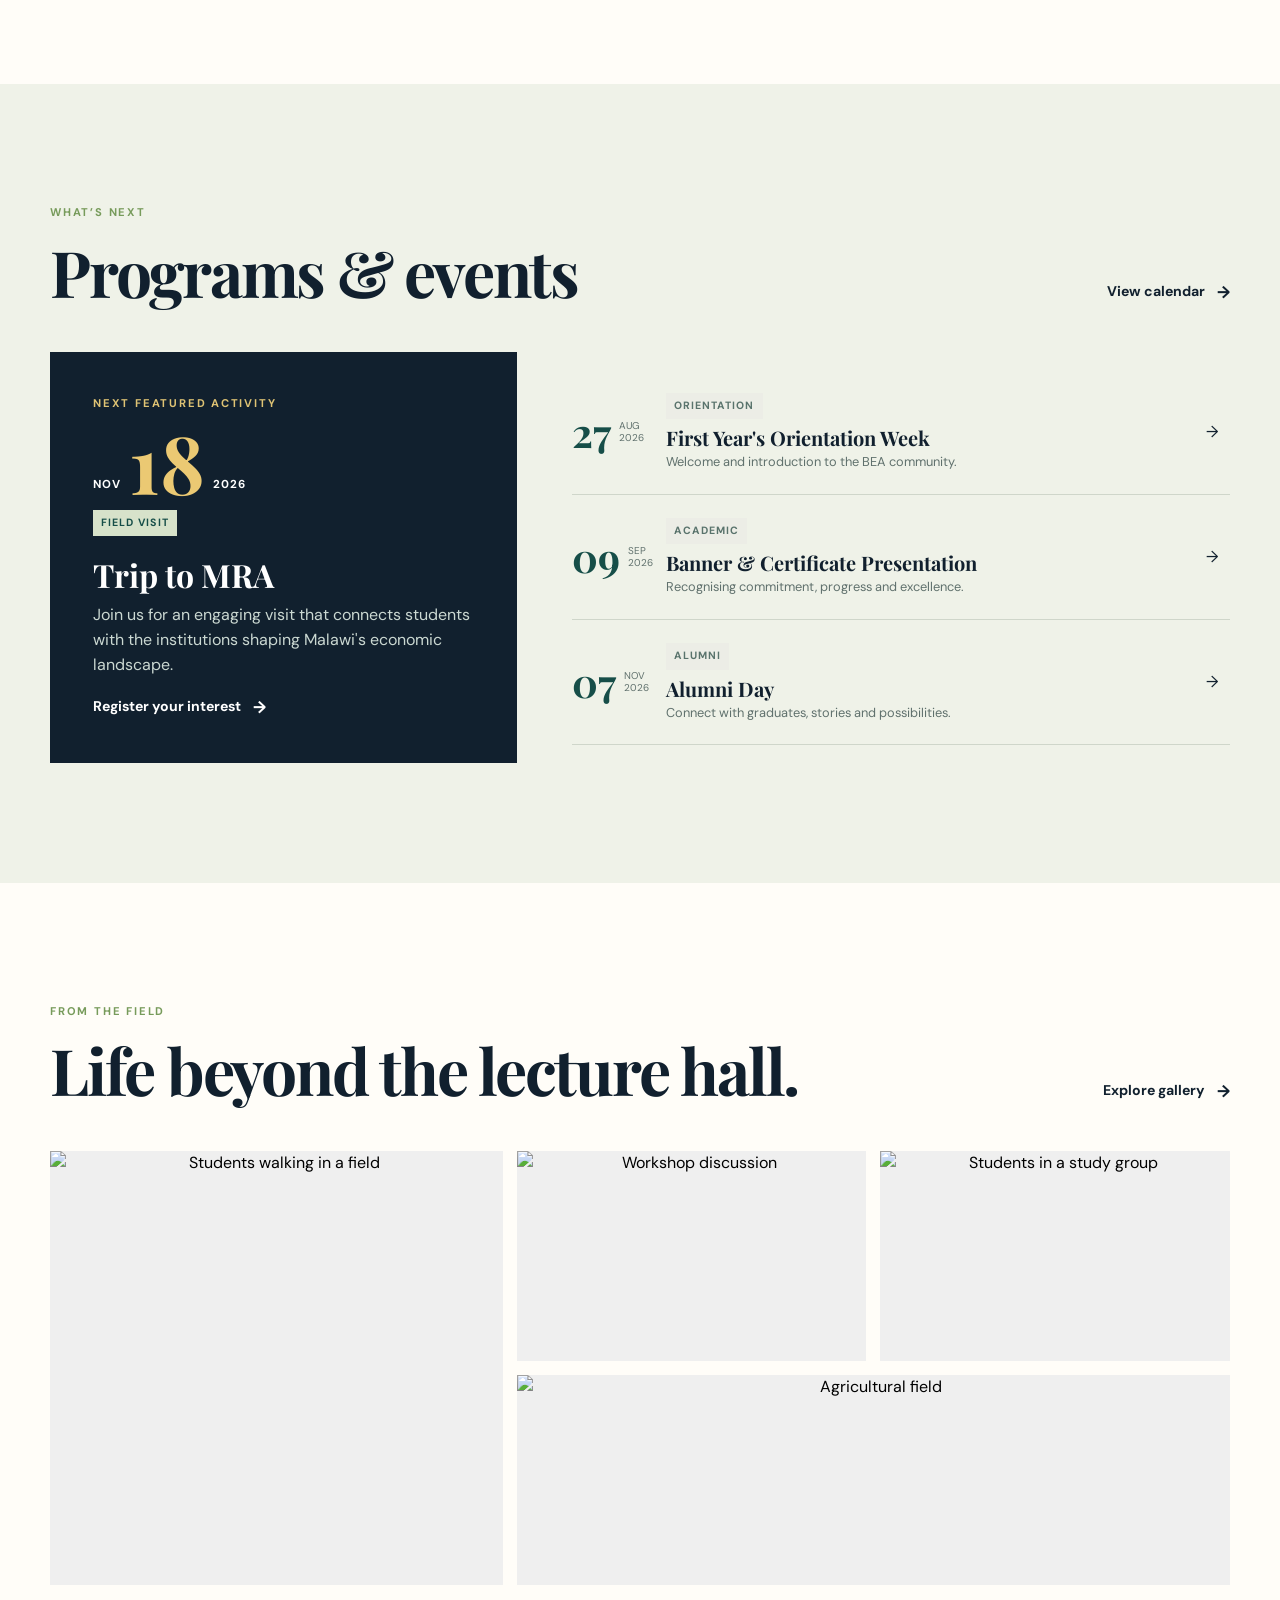
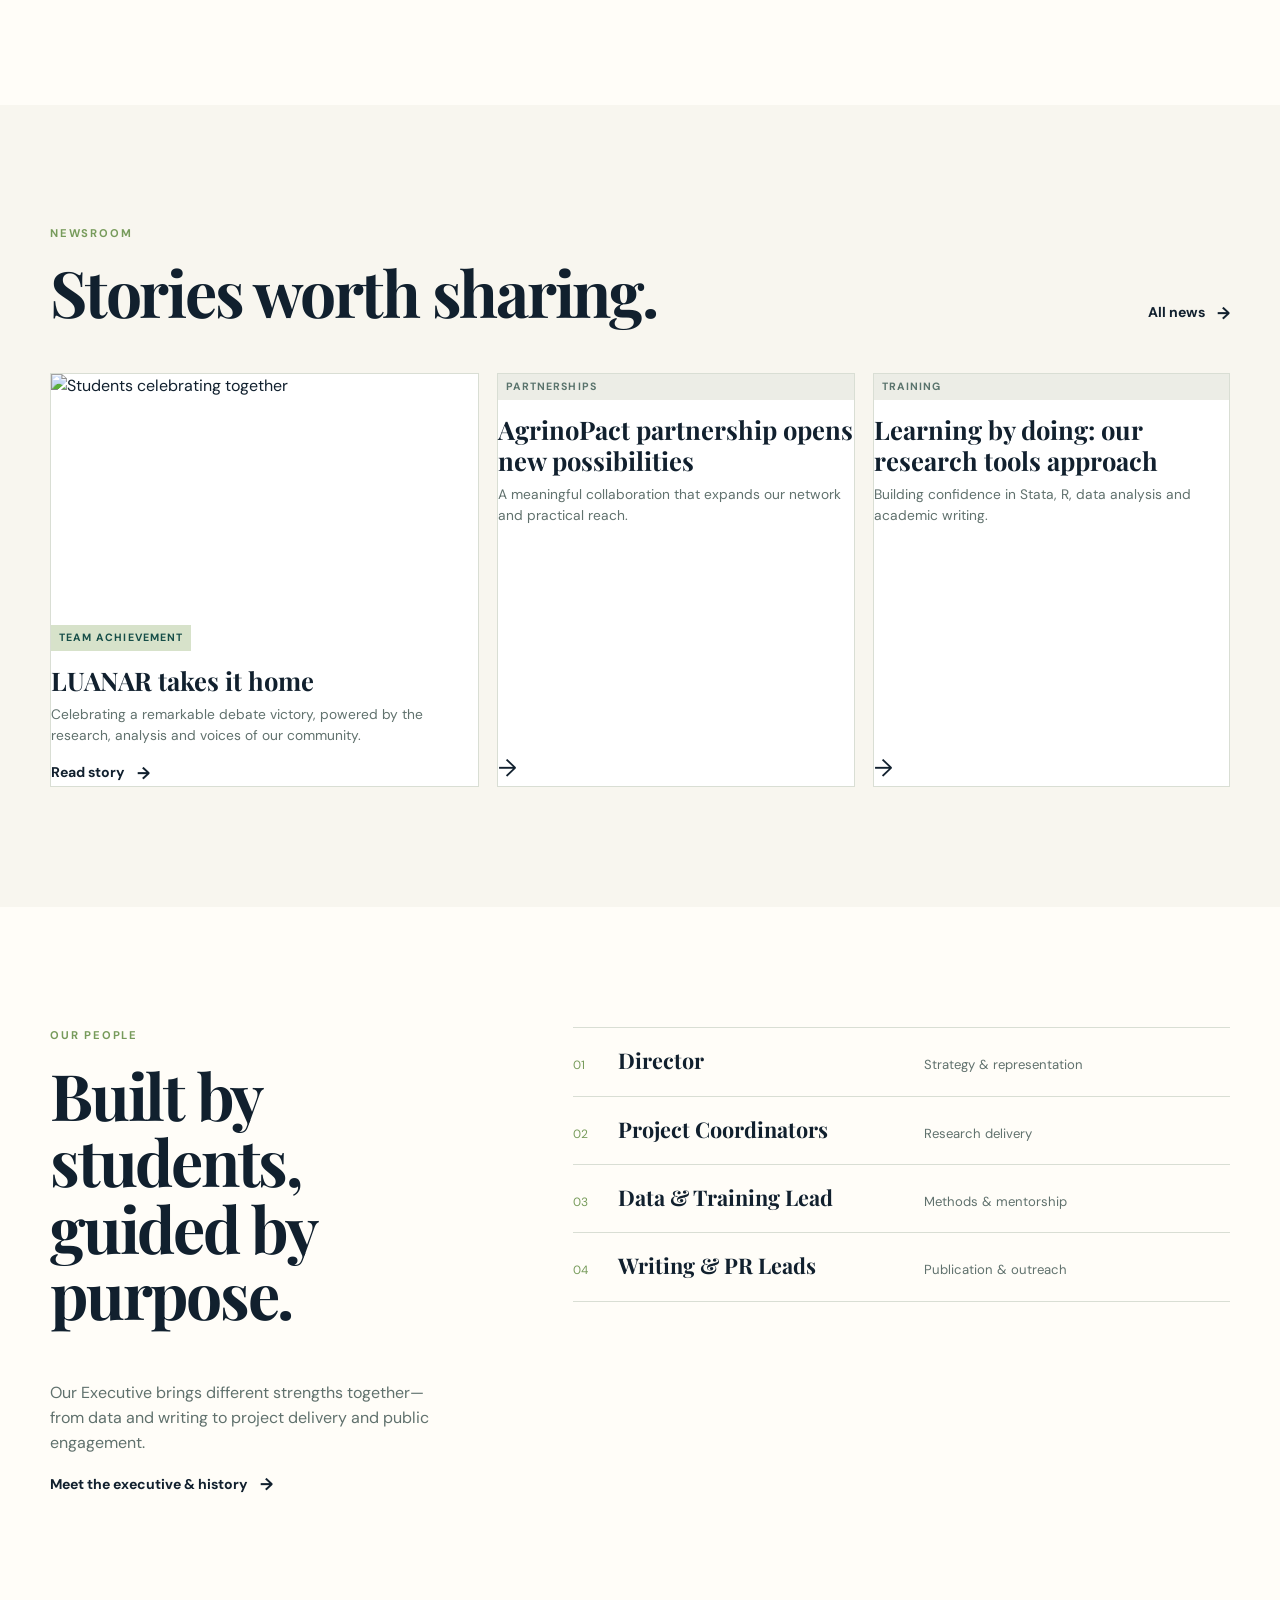
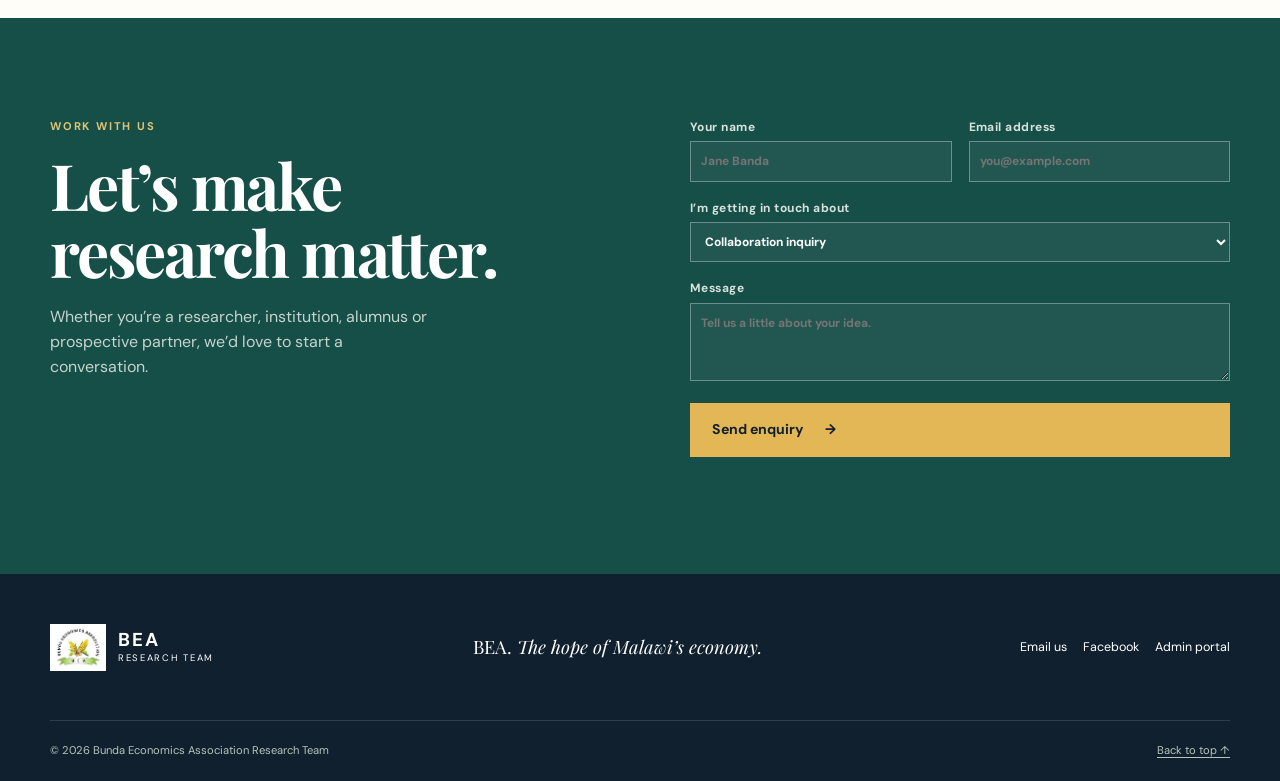
==== commit 7447627b: "cconnecting admin with web" ====
--- a/index.html
+++ b/index.html
@@ -10,7 +10,7 @@
     <link rel="preconnect" href="https://fonts.googleapis.com" />
     <link rel="preconnect" href="https://fonts.gstatic.com" crossorigin />
     <link href="https://fonts.googleapis.com/css2?family=DM+Sans:wght@400;500;600;700&family=Playfair+Display:wght@600;700&display=swap" rel="stylesheet" />
-    <link rel="stylesheet" href="styles.css?v=news-photo-render-1" />
+    <link rel="stylesheet" href="styles.css?v=content-sync-notice-1" />
   </head>
   <body><a class="skip-link" href="#main">Skip to content</a>
     <div class="utility-bar">
@@ -345,7 +345,7 @@
             <option>Research inquiry
             </option>
             <option>General question
-            </option></select></label><label><span>Message</span><textarea required name="message" rows="3" placeholder="Tell us a little about your idea."></textarea></label><button class="button" type="submit">Send enquiry <span>→</span></button>
+            </option></select></label><label><span>Message</span><textarea required name="message" rows="3" placeholder="Tell us a little about your idea."></textarea></label><label class="form-trap" aria-hidden="true">Leave this field empty<input name="website" type="text" tabindex="-1" autocomplete="off" /></label><button class="button" type="submit">Send enquiry <span>→</span></button>
             <p class="form-message" role="status">
             </p>
           </form>
@@ -368,7 +368,7 @@
       <p>
       </p>
     </dialog>
-    <script src="site-content.js?v=news-photo-render-1"></script>
-    <script src="script.js"></script>
+    <script src="site-content.js?v=content-sync-notice-1"></script>
+    <script src="script.js?v=inquiries-1"></script>
   </body>
 </html>
--- a/styles.css
+++ b/styles.css
@@ -115,7 +115,7 @@
 .brand {
   display: flex;
   align-items: center;
-  gap: 10px;
+  gap: 12px;
   line-height: 1;
 }
 
@@ -132,13 +132,13 @@
 }
 
 .brand strong {
-  font-size: 1.05rem;
+  font-size: 1.17rem;
   letter-spacing: .12em;
 }
 
 .brand small {
   display: block;
-  font-size: .52rem;
+  font-size: .59rem;
   letter-spacing: .18em;
   margin-top: 5px;
 }
@@ -1064,6 +1064,19 @@
   resize: vertical;
 }
 
+.form-trap {
+  position: absolute !important;
+  left: -10000px !important;
+  width: 1px !important;
+  height: 1px !important;
+  overflow: hidden !important;
+}
+
+.contact-form button:disabled {
+  cursor: wait;
+  opacity: 0.65;
+}
+
 .contact-form label:nth-child(3),.contact-form label:nth-child(4),.contact-form button,.form-message {
   grid-column: span 2;
 }
@@ -1072,6 +1085,39 @@
   margin: 0;
   color: #efd183;
   font-size: .86rem;
+}
+
+.content-sync-notice {
+  position: fixed;
+  z-index: 50;
+  right: 16px;
+  bottom: 16px;
+  display: flex;
+  max-width: min(620px, calc(100vw - 32px));
+  align-items: center;
+  gap: 14px;
+  padding: 12px 14px;
+  border: 1px solid #d8bd75;
+  border-radius: 6px;
+  background: #fffdf8;
+  color: var(--ink);
+  box-shadow: 0 8px 30px #11202e24;
+  font-size: .74rem;
+}
+
+.content-sync-notice a {
+  color: var(--green);
+  font-weight: 700;
+  text-decoration: underline;
+  white-space: nowrap;
+}
+
+.content-sync-notice button {
+  border: 0;
+  background: none;
+  color: var(--muted);
+  font-size: 1.2rem;
+  cursor: pointer;
 }
 
 footer {
@@ -1287,8 +1333,8 @@
 }
 
 .brand-logo {
-  width: 48px;
-  height: 48px;
+  width: 62px;
+  height: 62px;
   object-fit: contain;
 }
 
@@ -1296,3 +1342,18 @@
   width: 56px;
   height: 56px;
 }
+
+@media(max-width:520px) {
+  .brand-logo {
+    width: 52px;
+    height: 52px;
+  }
+
+  .brand strong {
+    font-size: 1.05rem;
+  }
+
+  .brand small {
+    font-size: .54rem;
+  }
+}
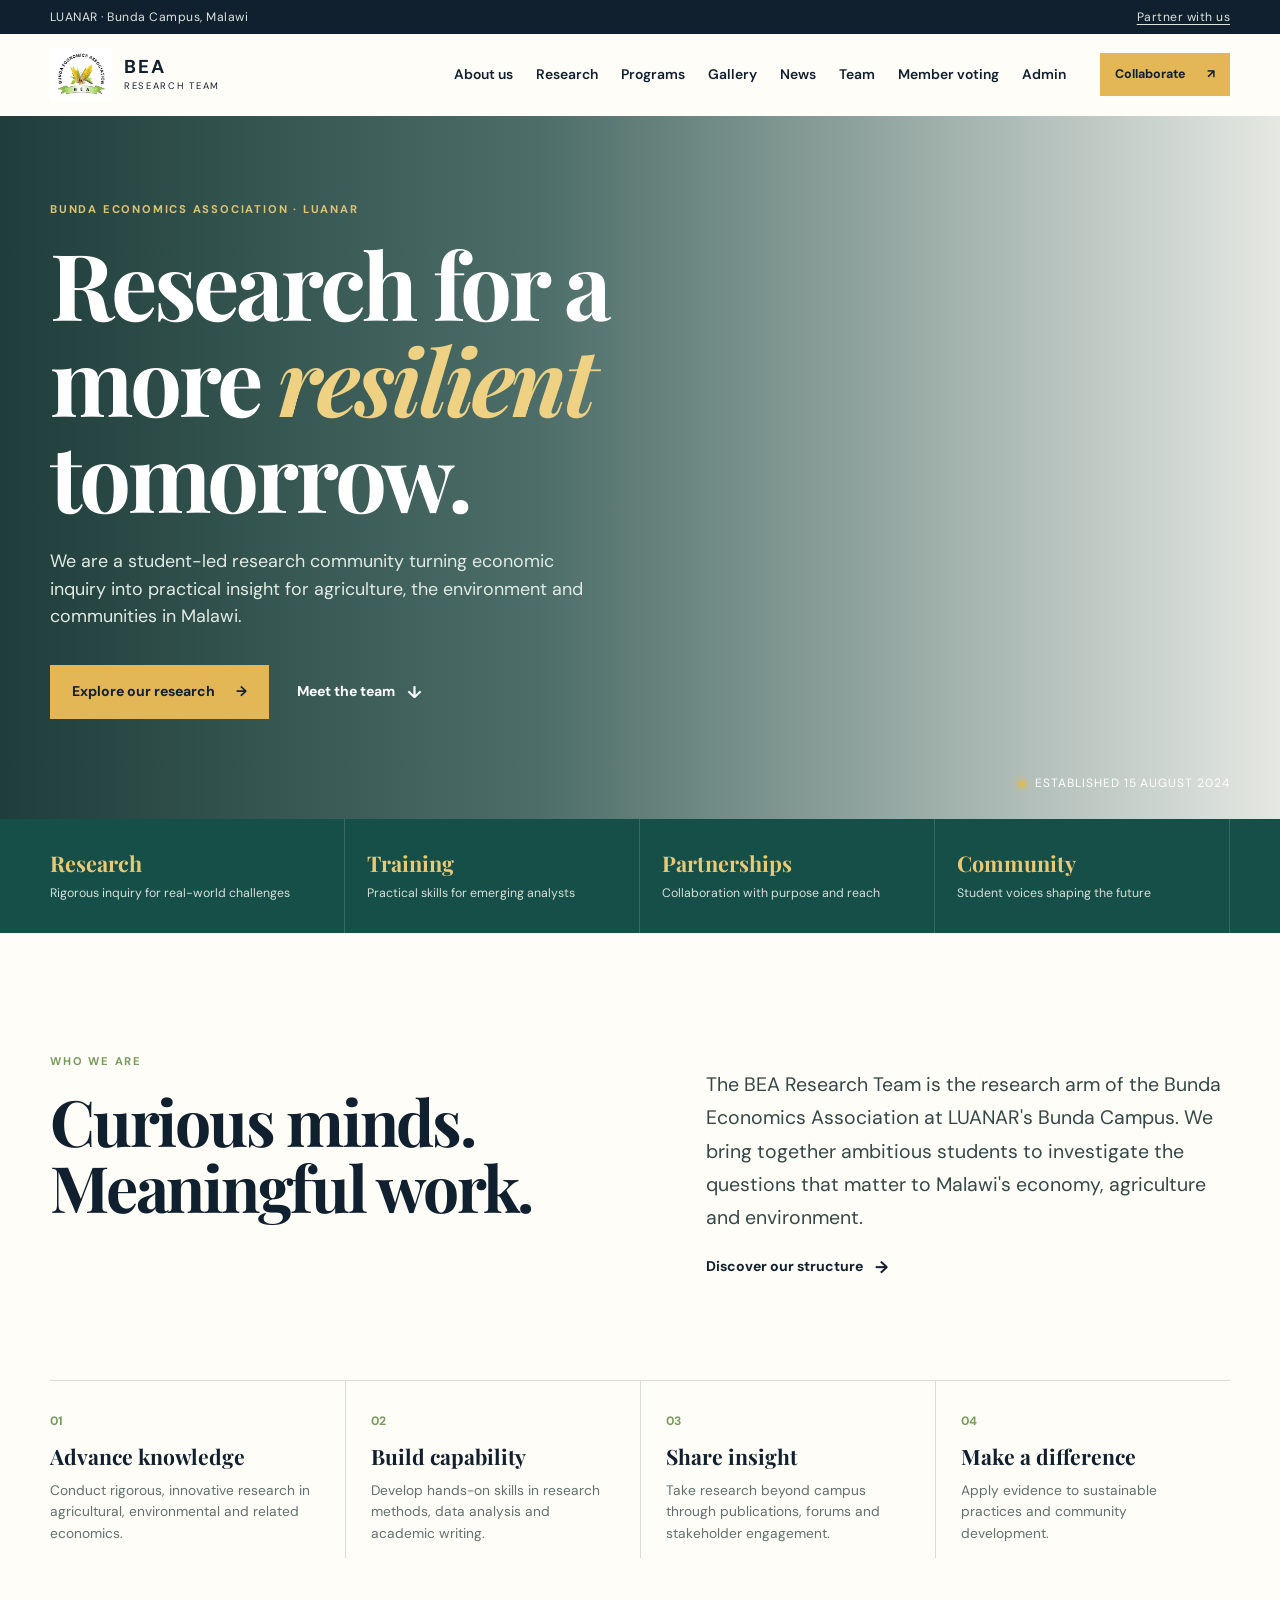
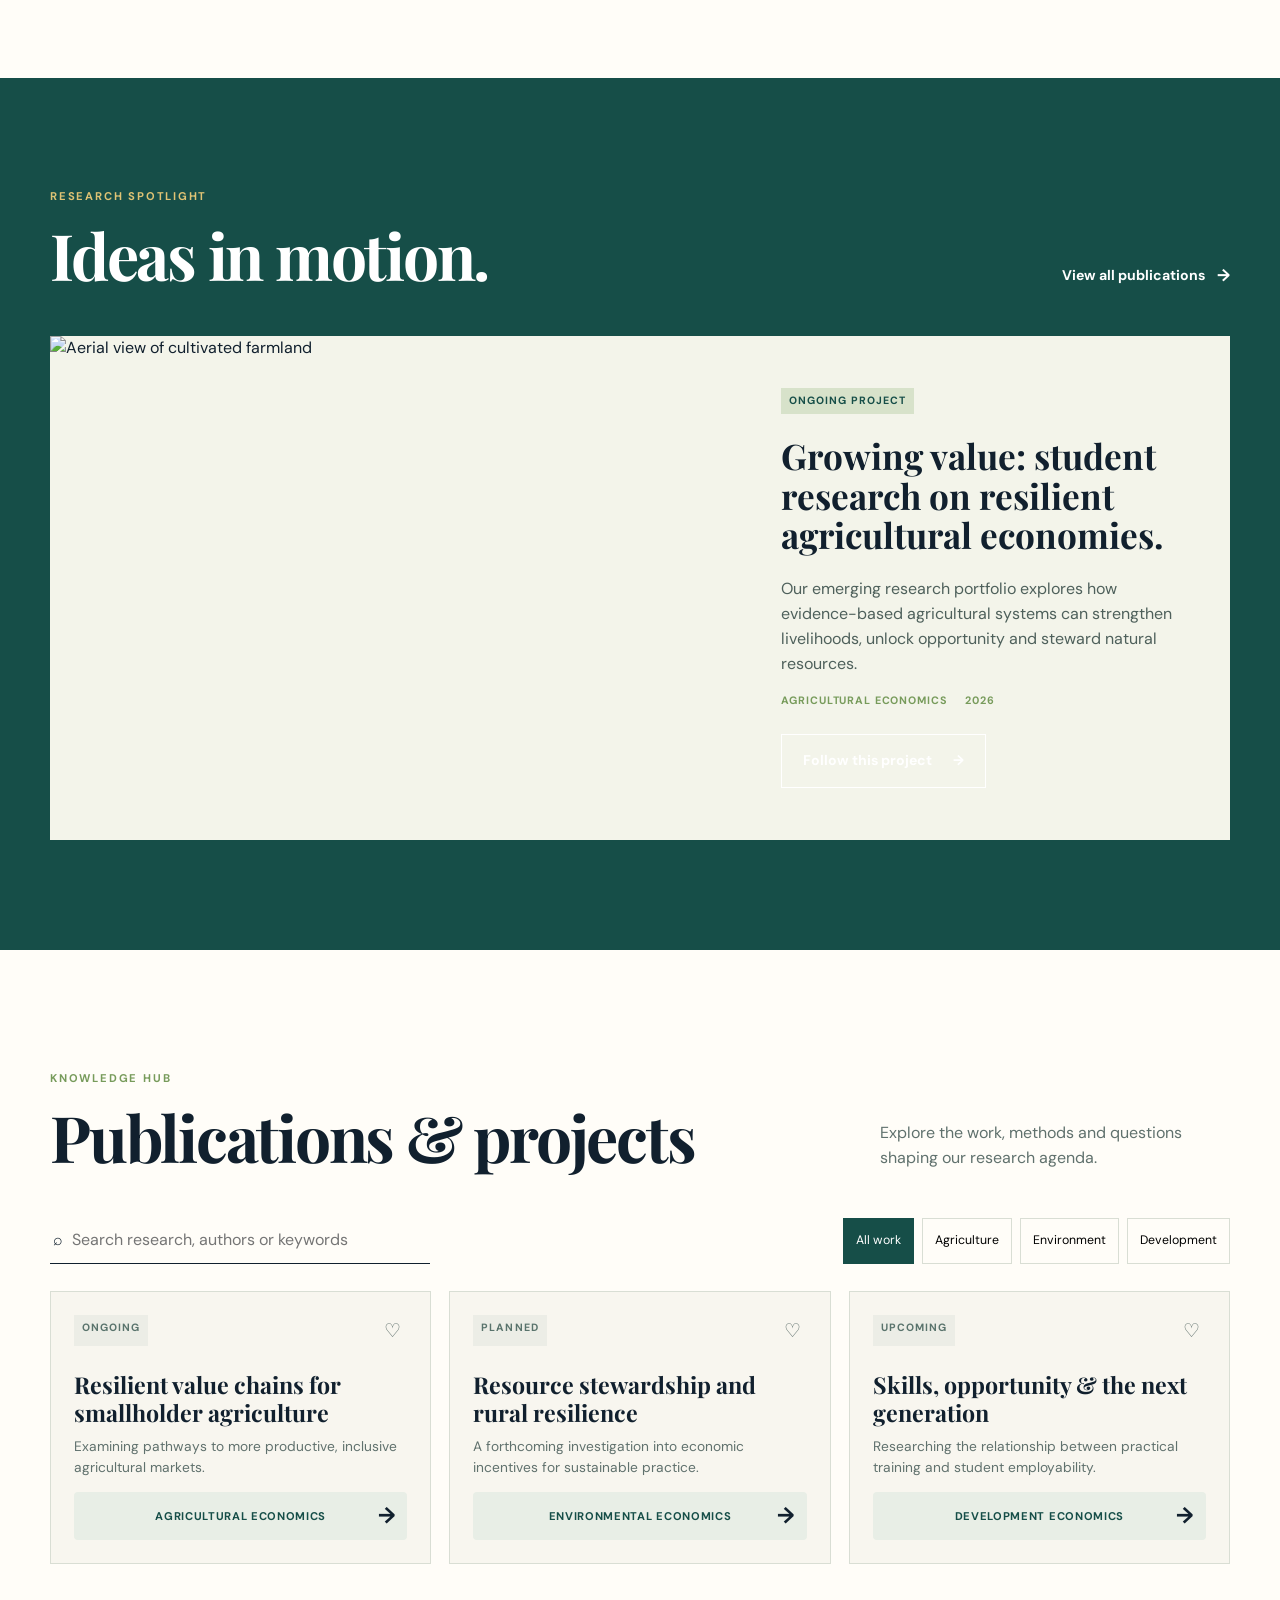
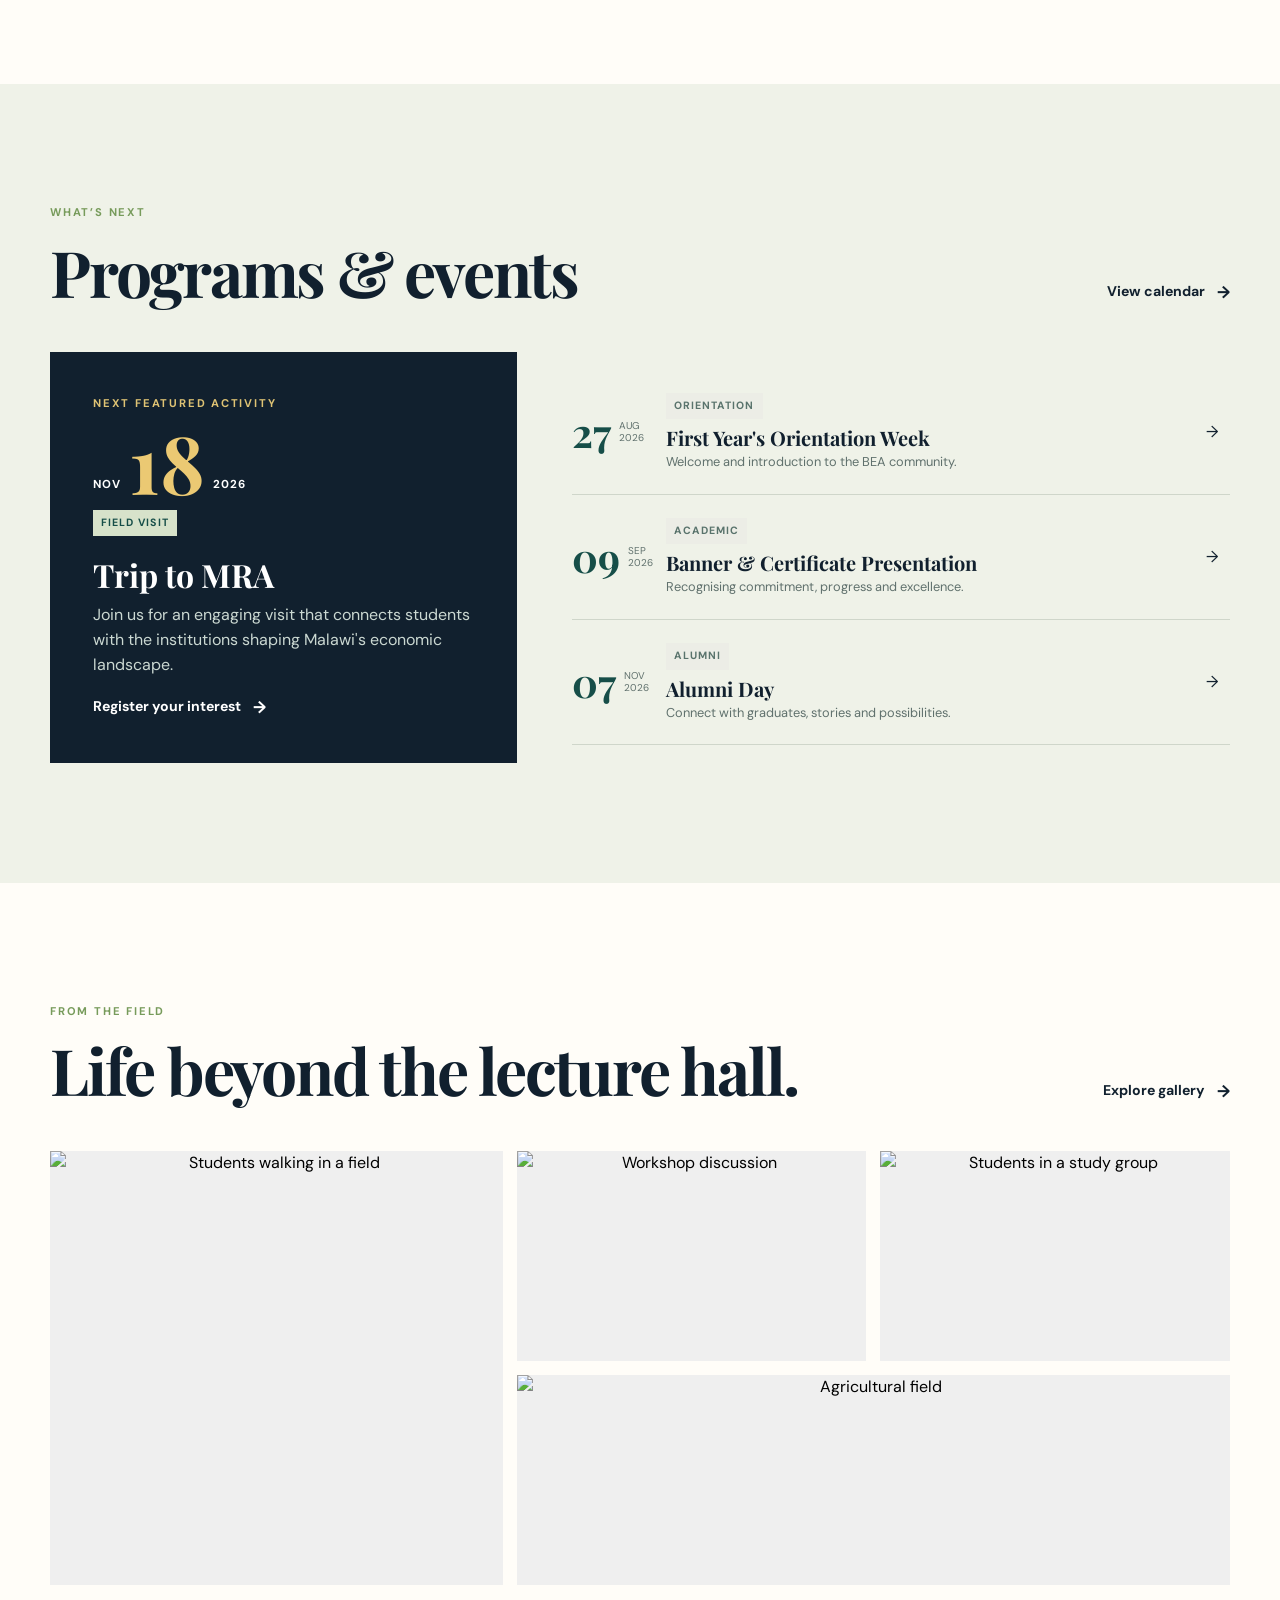
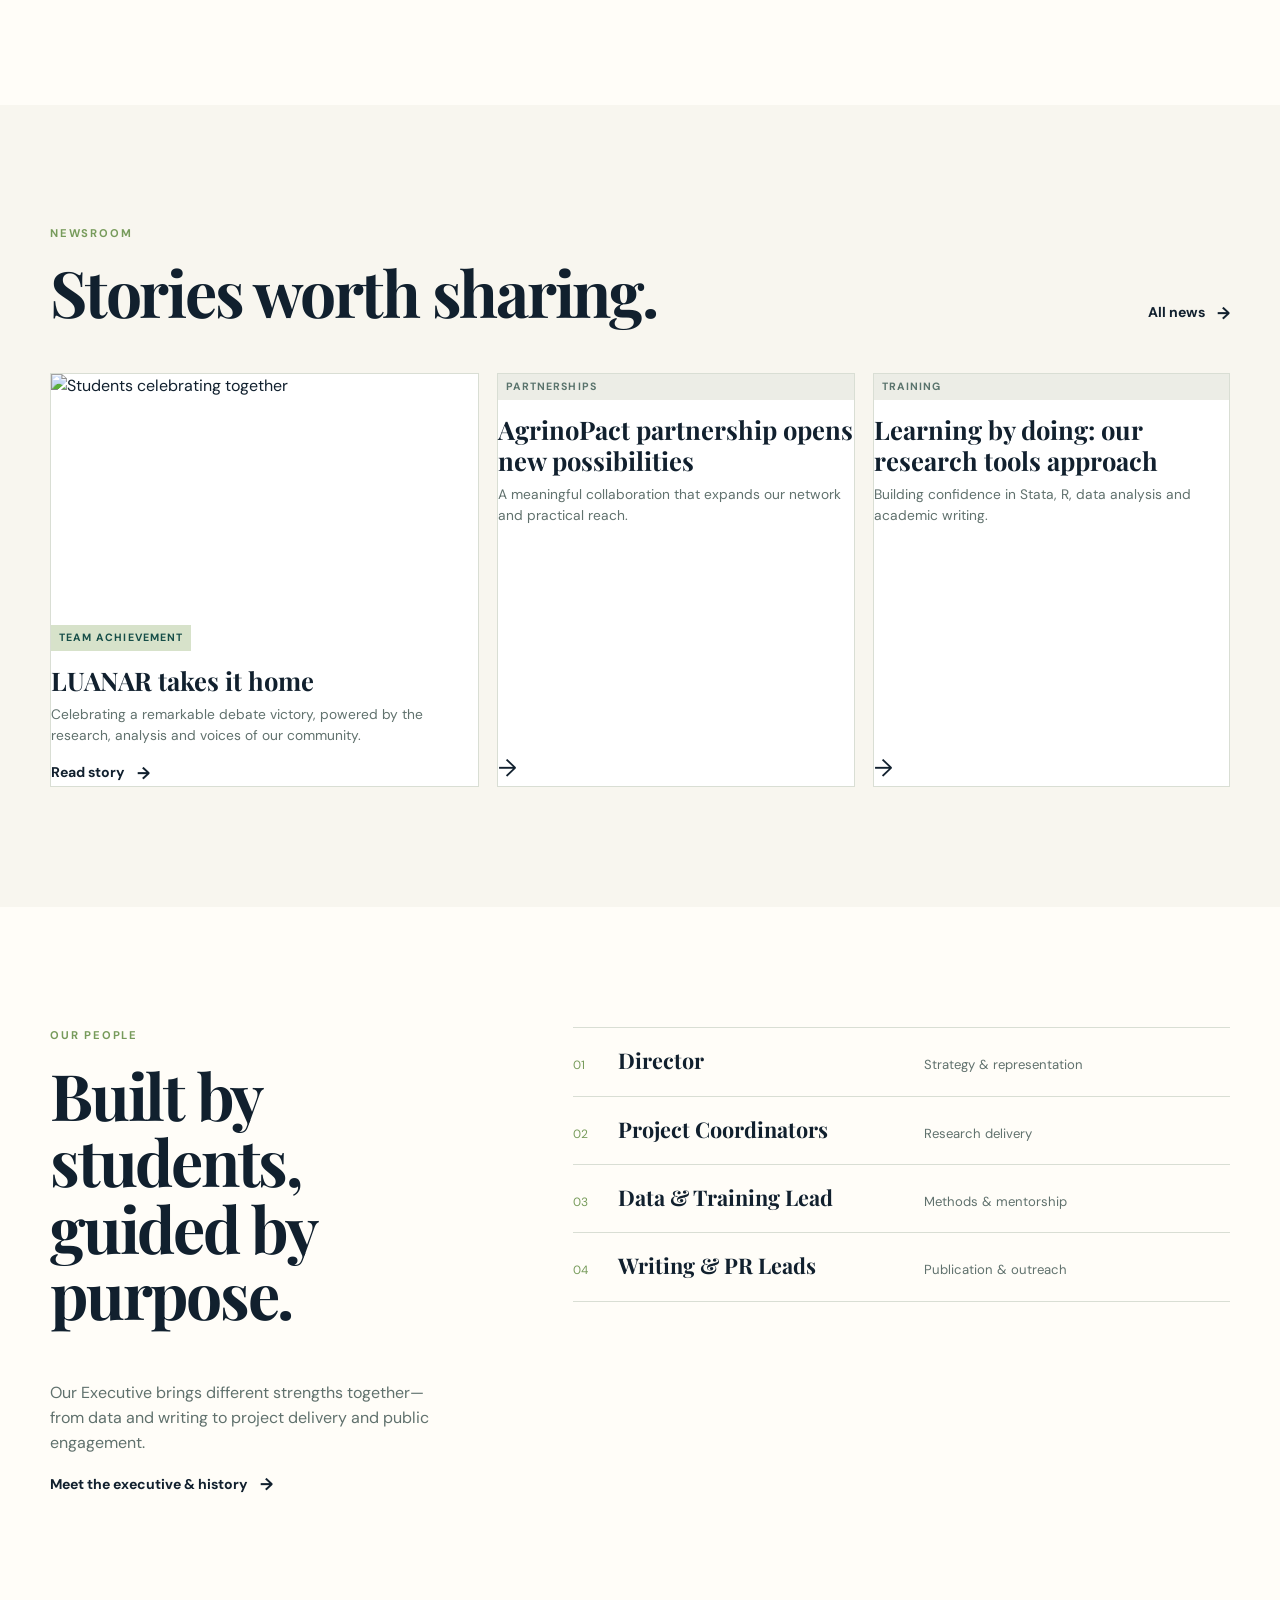
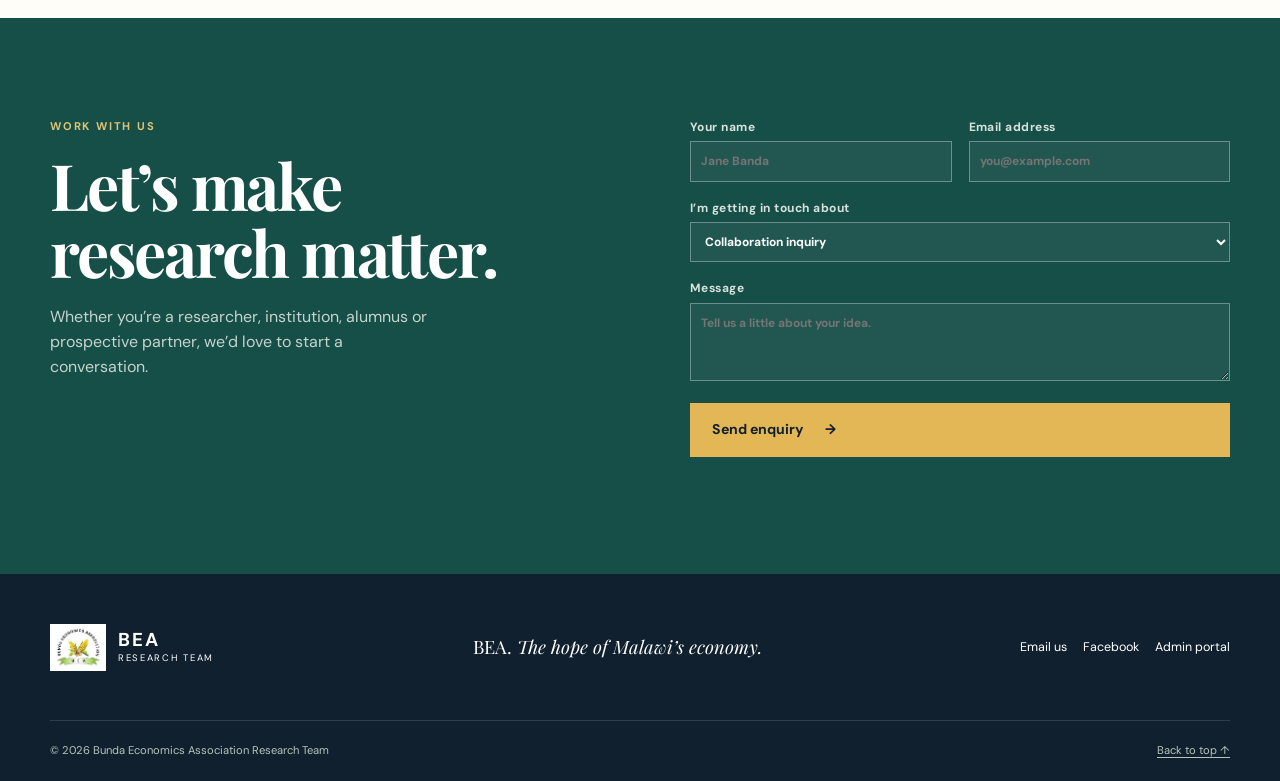
==== commit 3ad7e555: "voting sys" ====
--- a/index.html
+++ b/index.html
@@ -27,6 +27,7 @@
           <a href="gallery.html">Gallery</a>
           <a href="news.html">News</a>
           <a href="team.html">Team</a>
+          <a href="vote.html">Member voting</a>
           <a href="admin.html">Admin</a>
         </nav><a class="button button-small nav-cta" href="#contact">Collaborate <span>↗</span></a>
       </div>
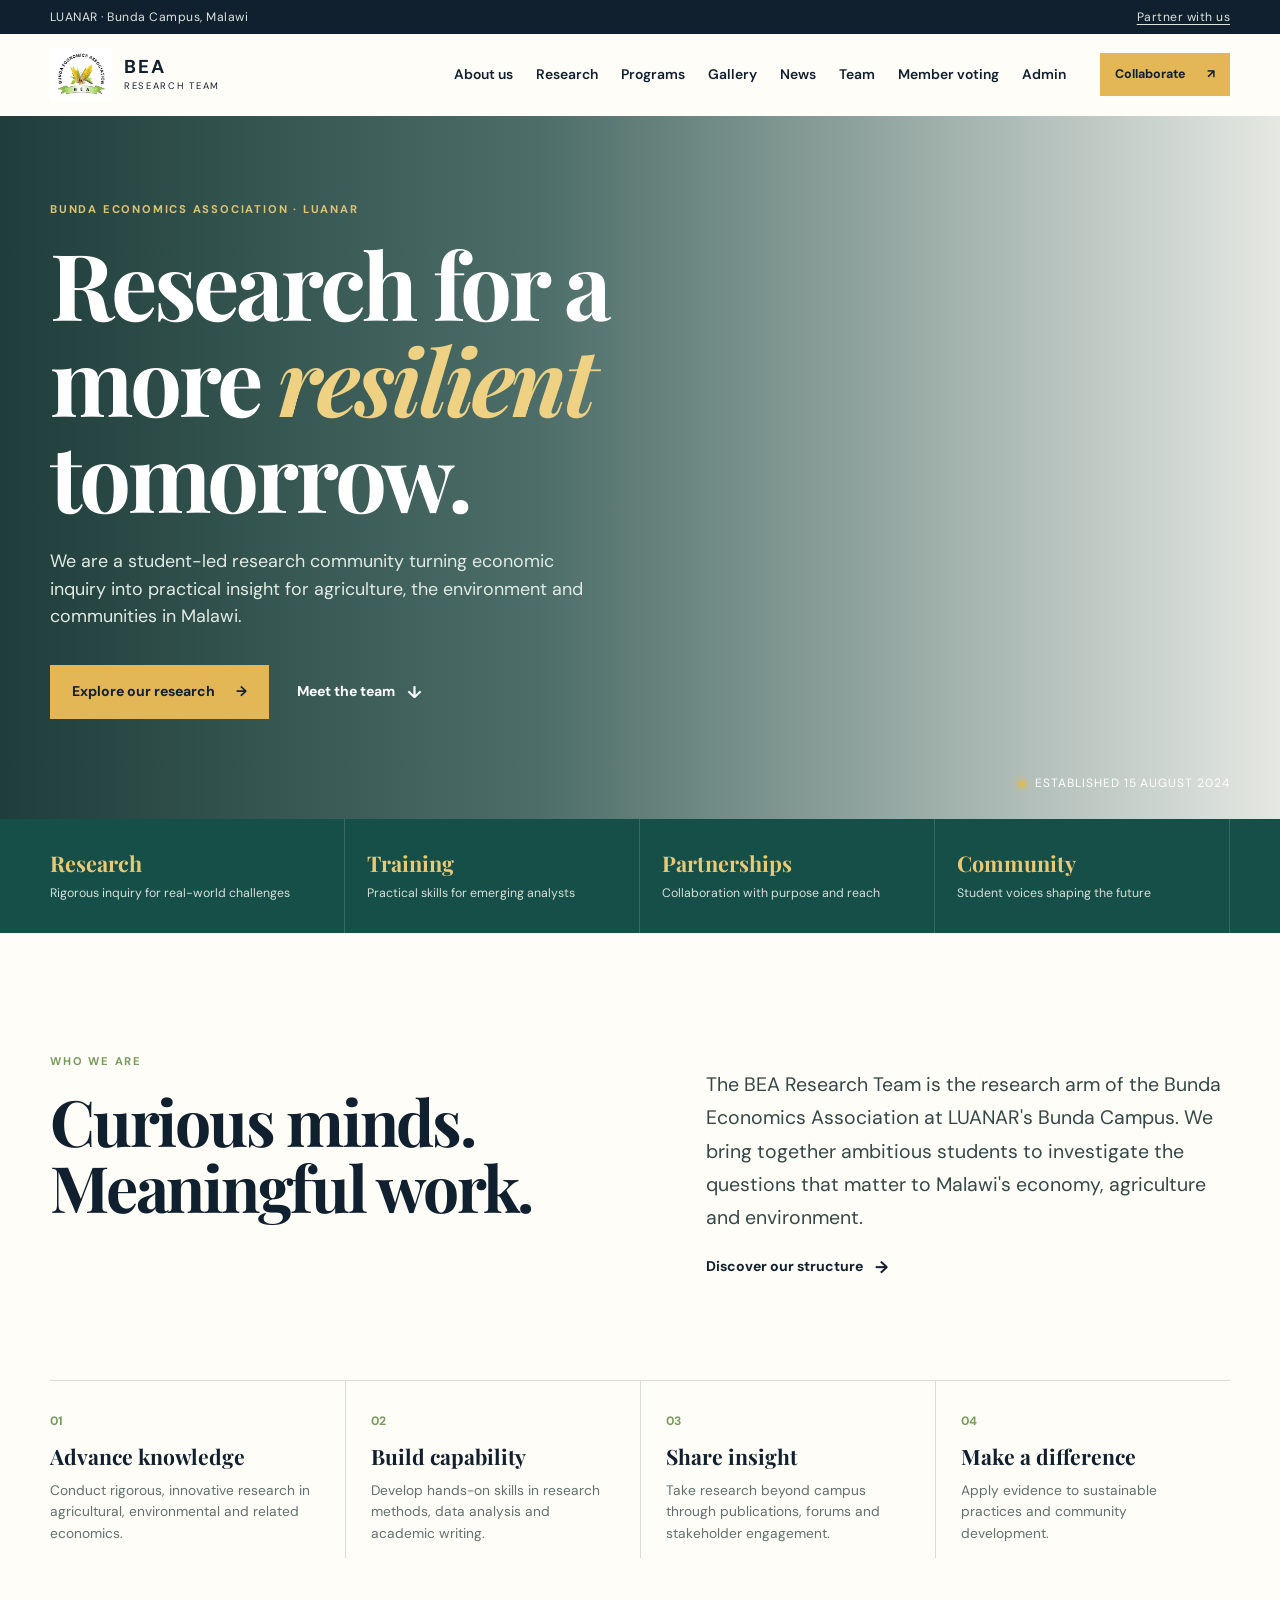
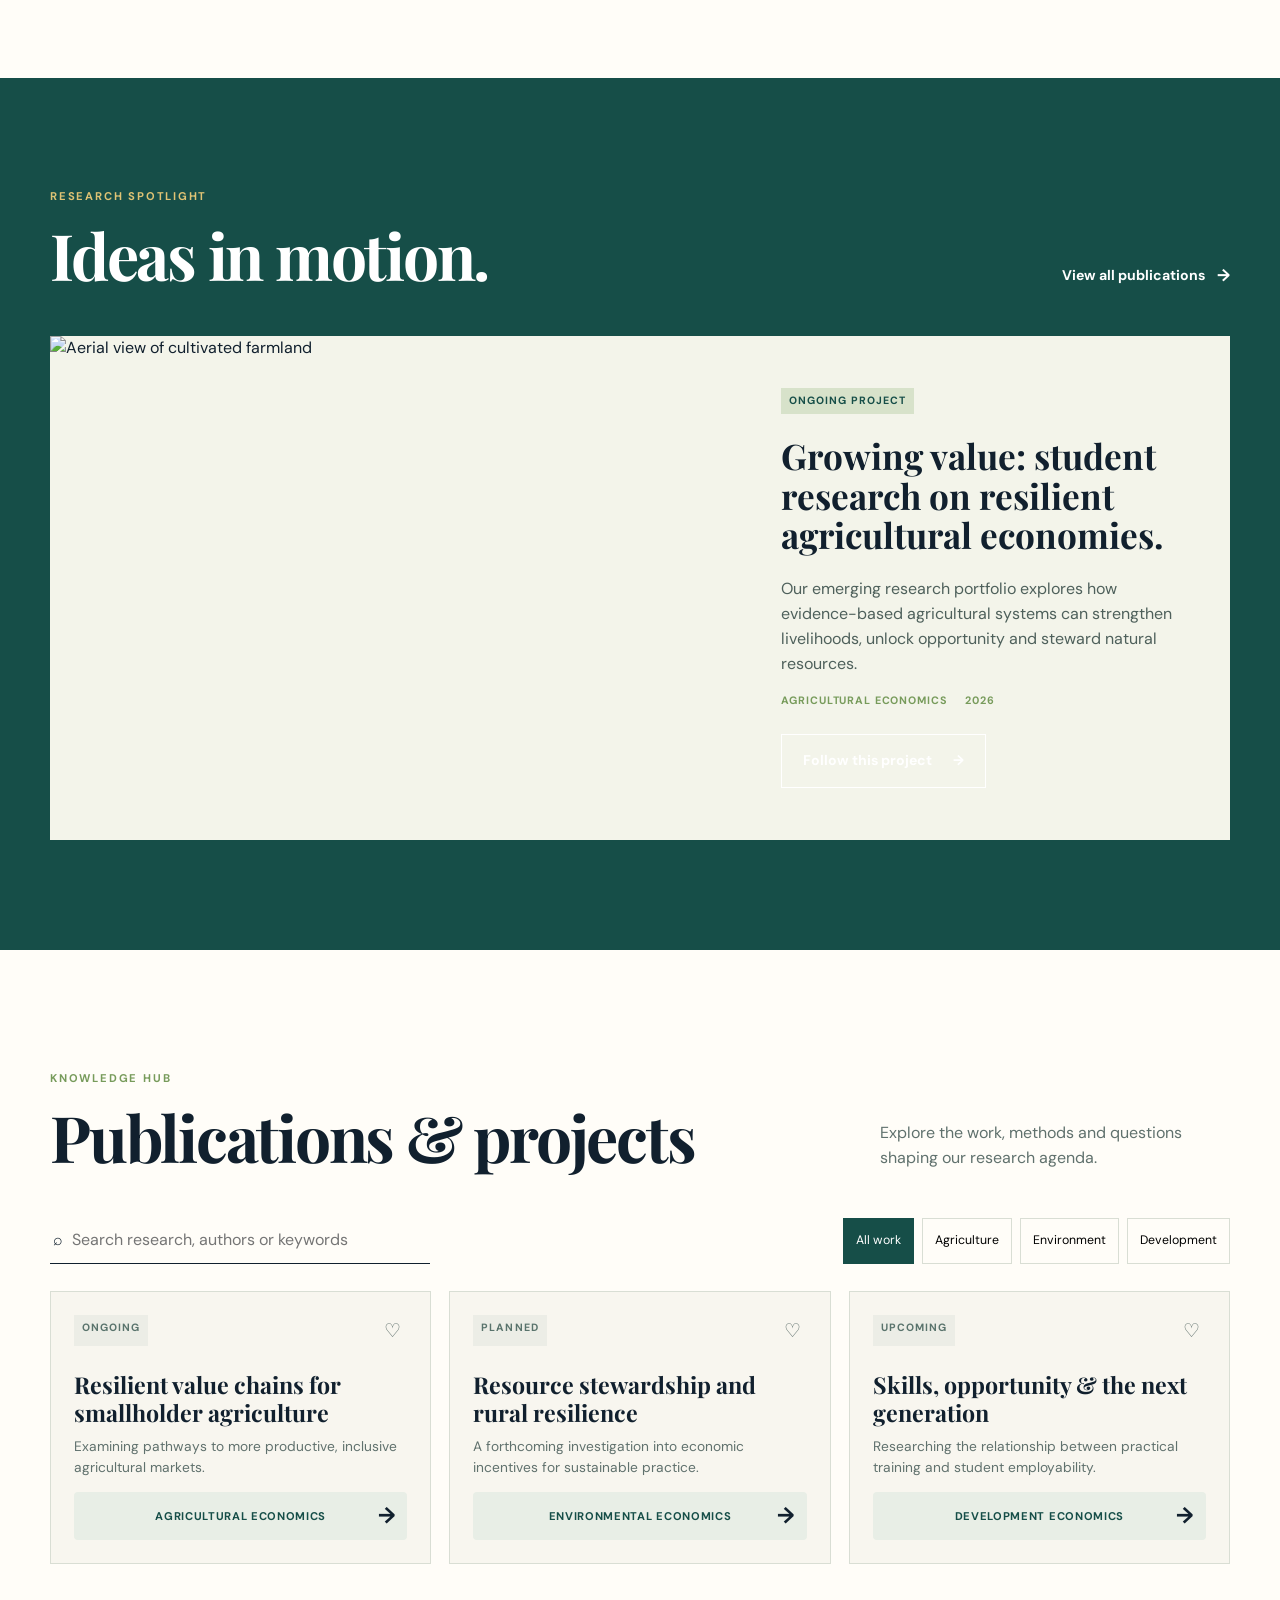
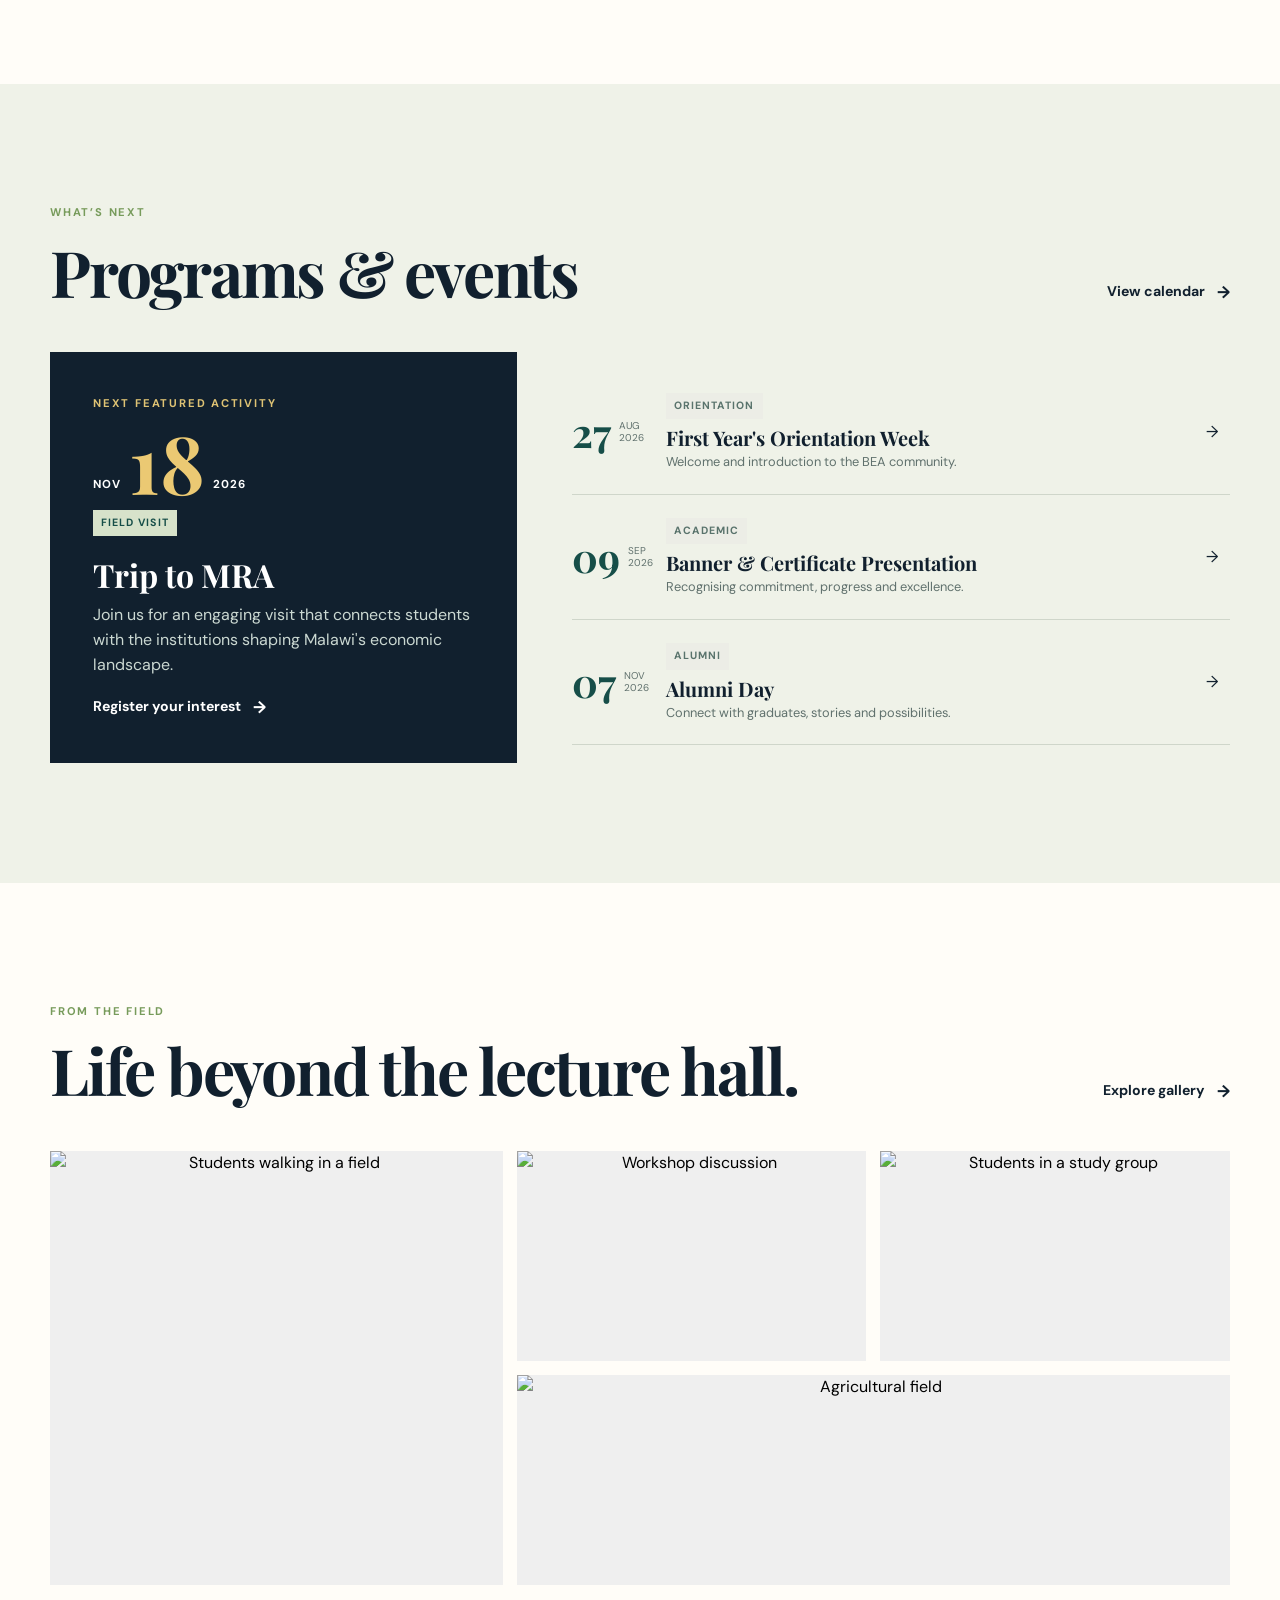
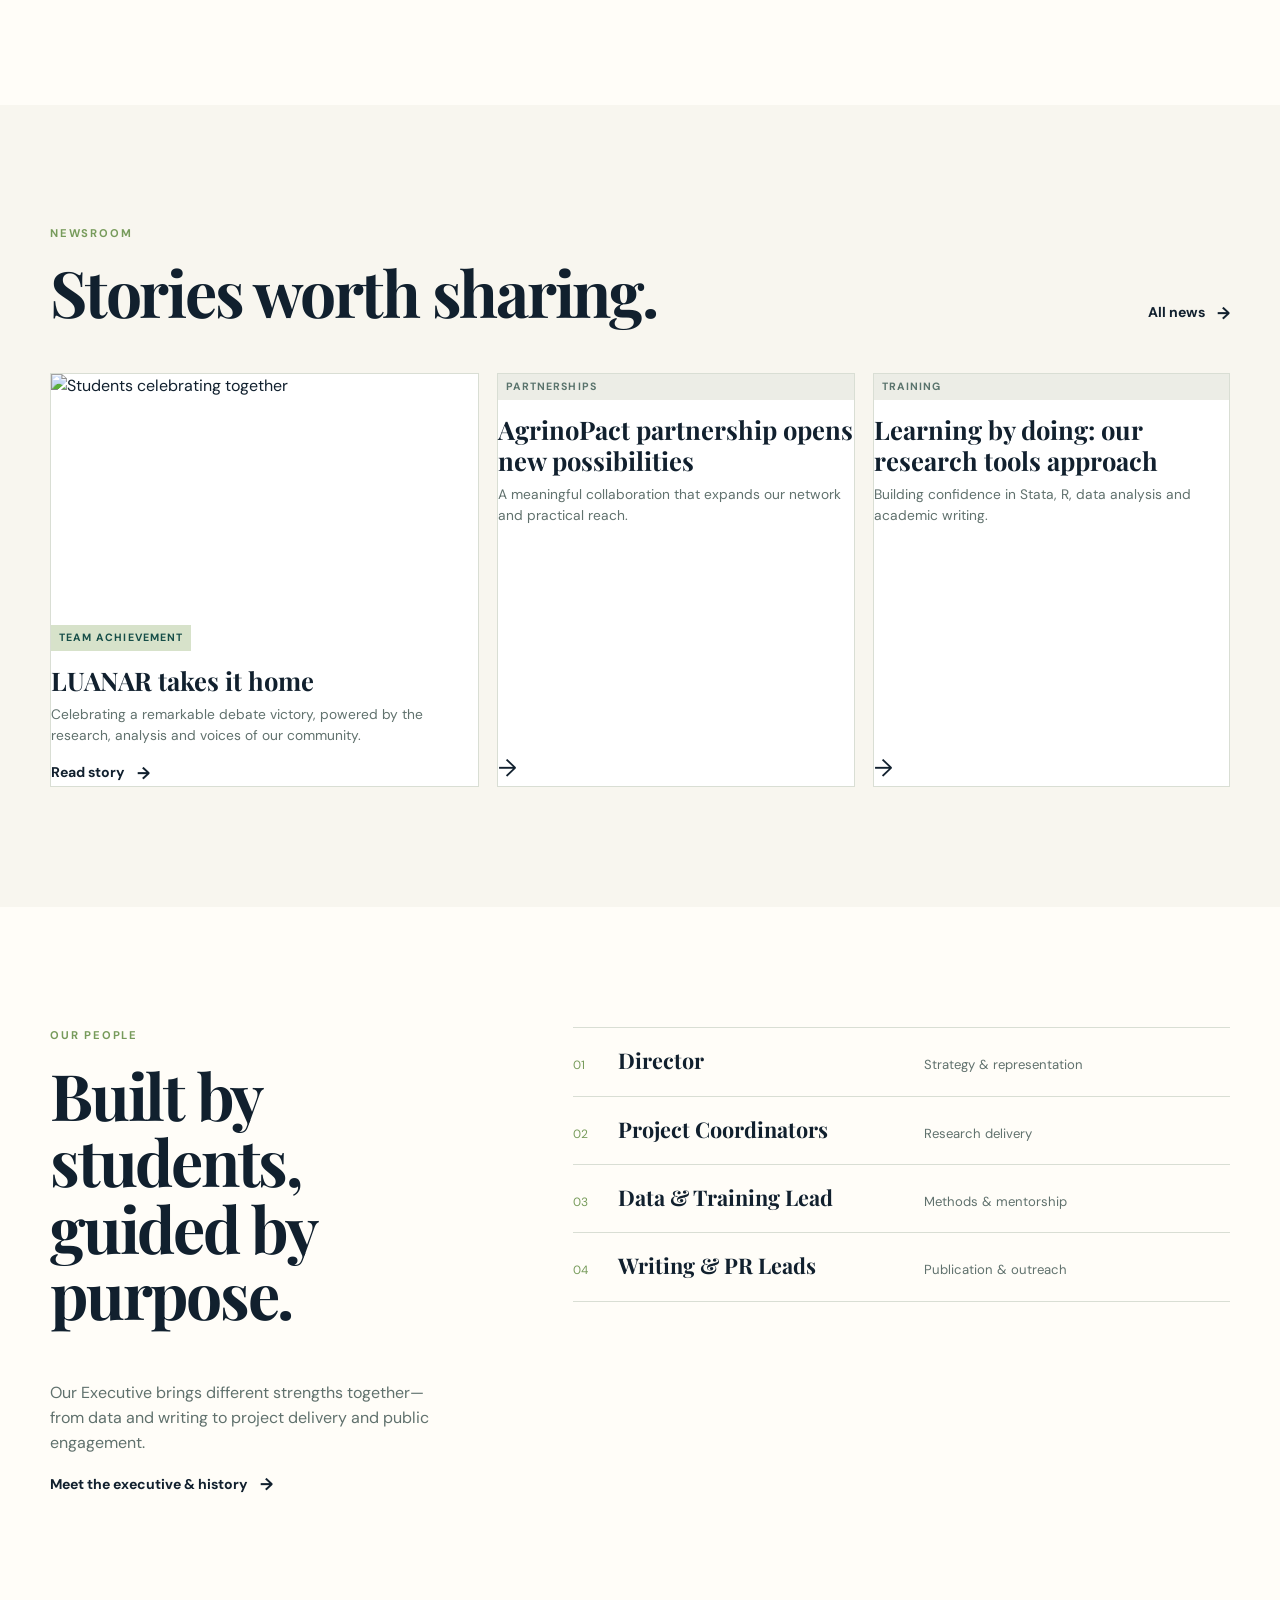
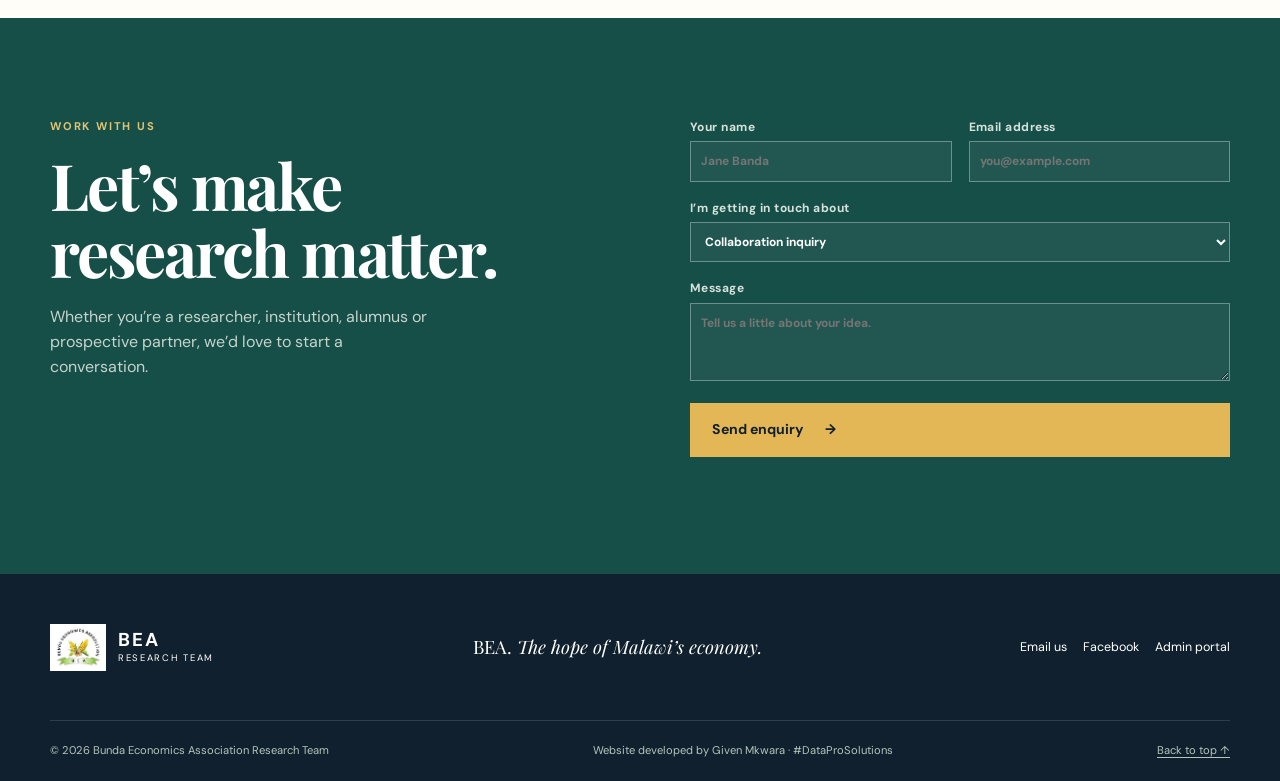
==== commit e8e8523f: "depeloper tag and upload home page" ====
--- a/index.html
+++ b/index.html
@@ -361,7 +361,7 @@
         <div class="socials"><a class="contact-email" href="mailto:bea.research@luanar.ac.mw">Email us</a><a href="#contact">Facebook</a><a href="admin.html">Admin portal</a>
         </div>
       </div>
-      <div class="container footer-bottom"><span>© 2026 Bunda Economics Association Research Team</span><a href="#home">Back to top ↑</a>
+      <div class="container footer-bottom"><span>© 2026 Bunda Economics Association Research Team</span><span>Website developed by Given Mkwara · #DataProSolutions</span><a href="#home">Back to top ↑</a>
       </div>
     </footer>
     <dialog class="lightbox"><button class="close-lightbox" aria-label="Close image">×</button>
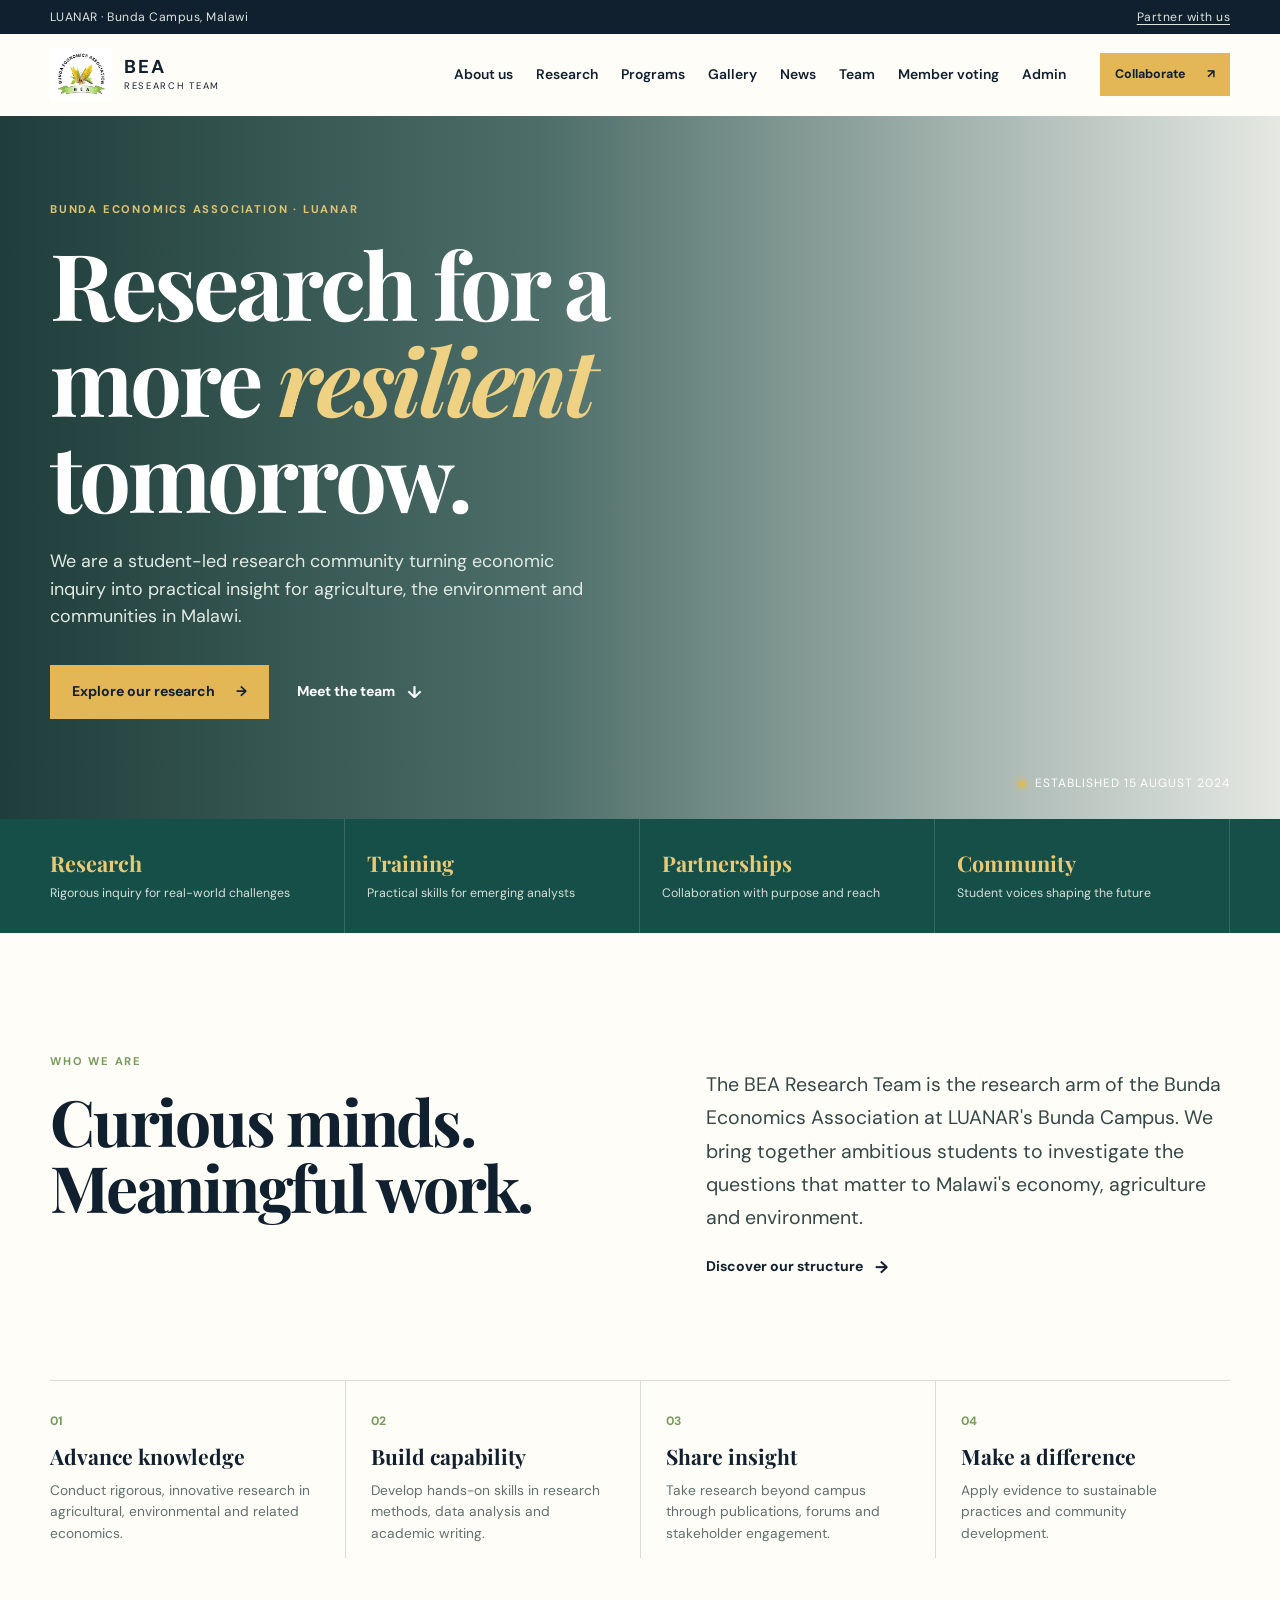
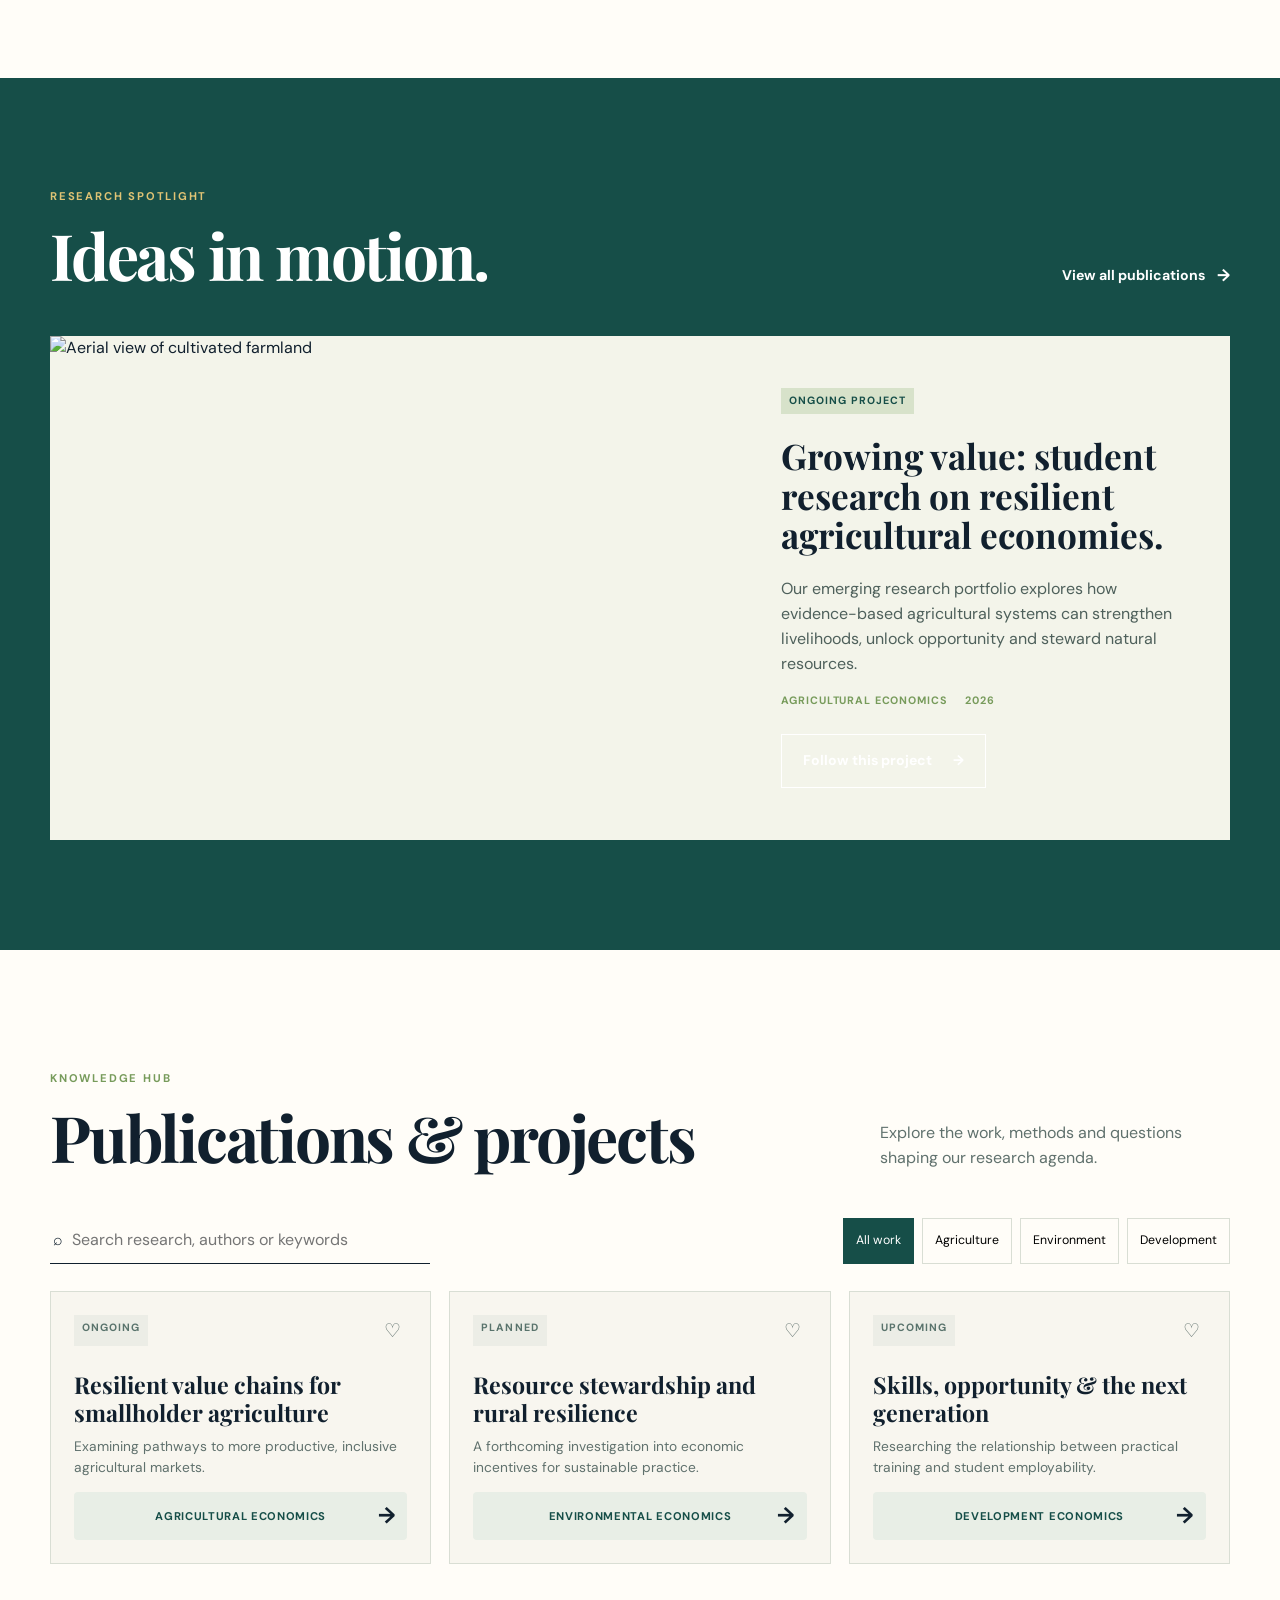
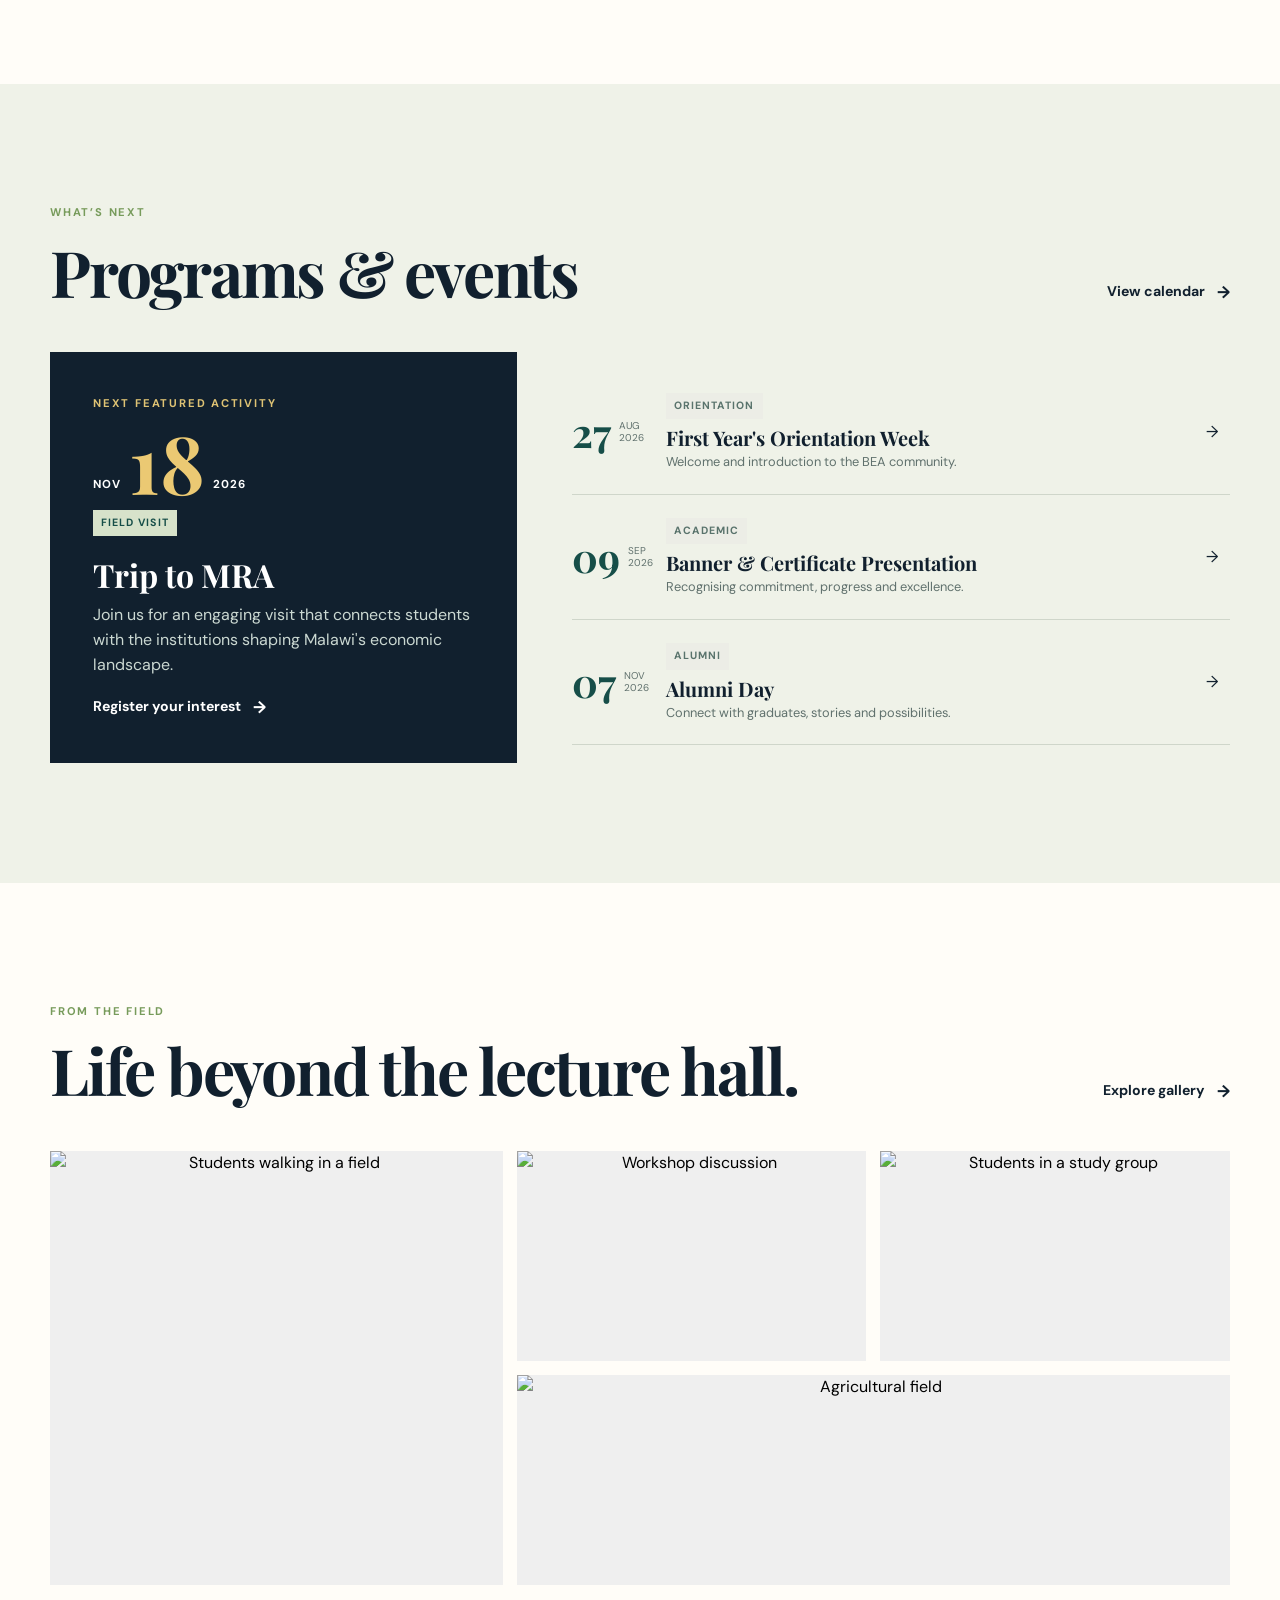
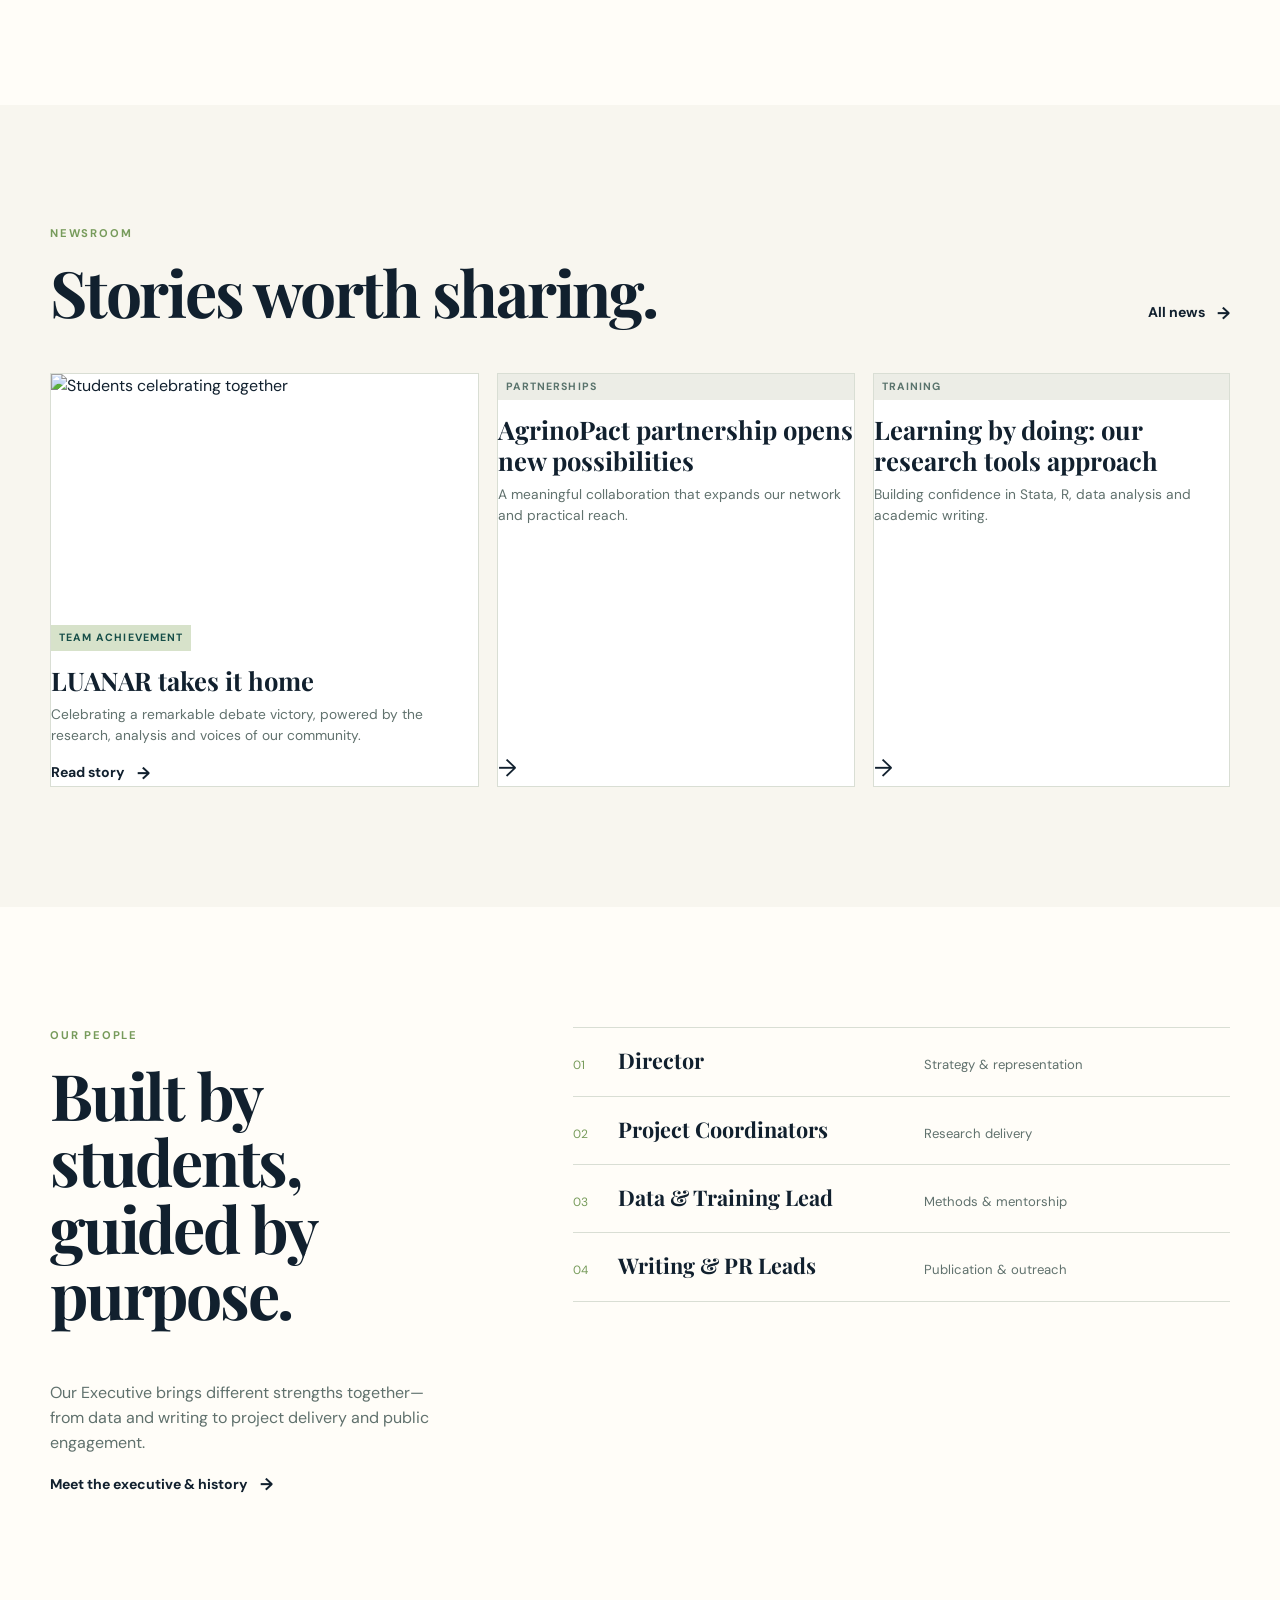
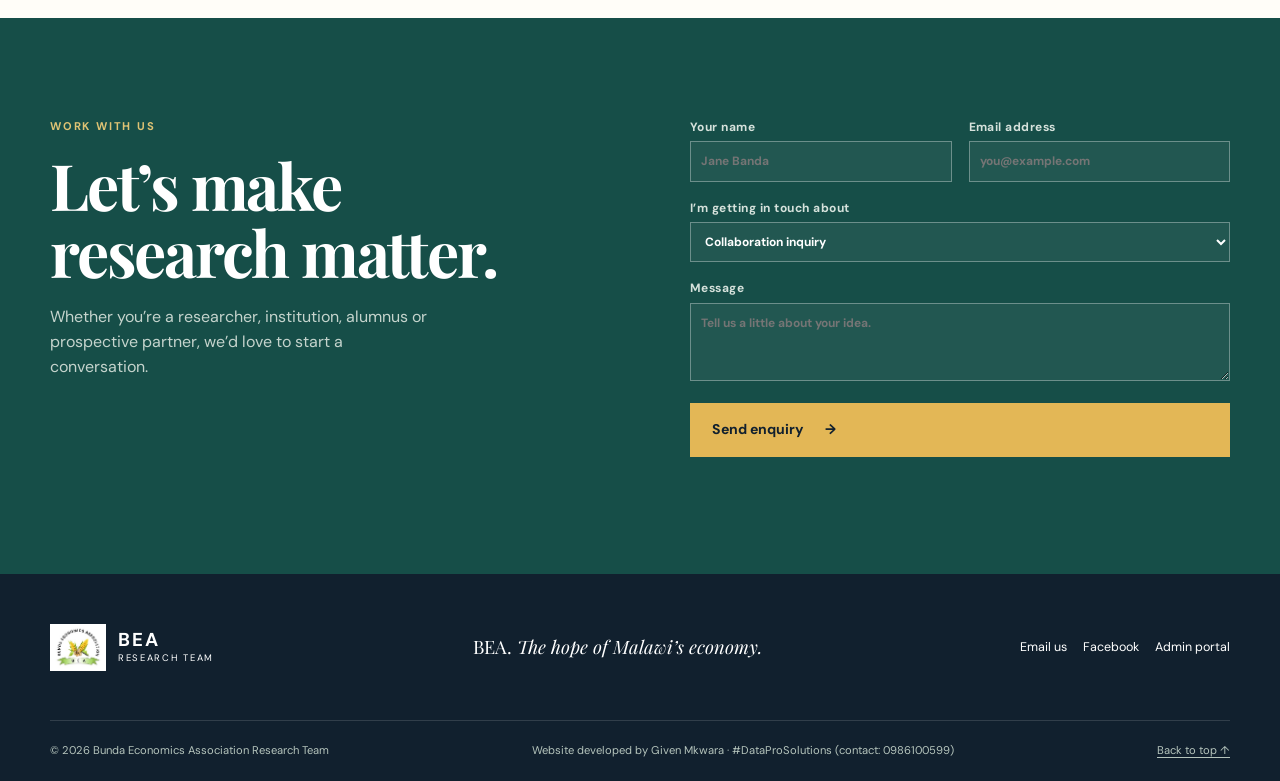
==== commit 18166887: "comm1" ====
--- a/index.html
+++ b/index.html
@@ -361,7 +361,7 @@
         <div class="socials"><a class="contact-email" href="mailto:bea.research@luanar.ac.mw">Email us</a><a href="#contact">Facebook</a><a href="admin.html">Admin portal</a>
         </div>
       </div>
-      <div class="container footer-bottom"><span>© 2026 Bunda Economics Association Research Team</span><span>Website developed by Given Mkwara · #DataProSolutions</span><a href="#home">Back to top ↑</a>
+      <div class="container footer-bottom"><span>© 2026 Bunda Economics Association Research Team</span><span>Website developed by Given Mkwara · #DataProSolutions (contact: 0986100599)</span><a href="#home">Back to top ↑</a>
       </div>
     </footer>
     <dialog class="lightbox"><button class="close-lightbox" aria-label="Close image">×</button>
